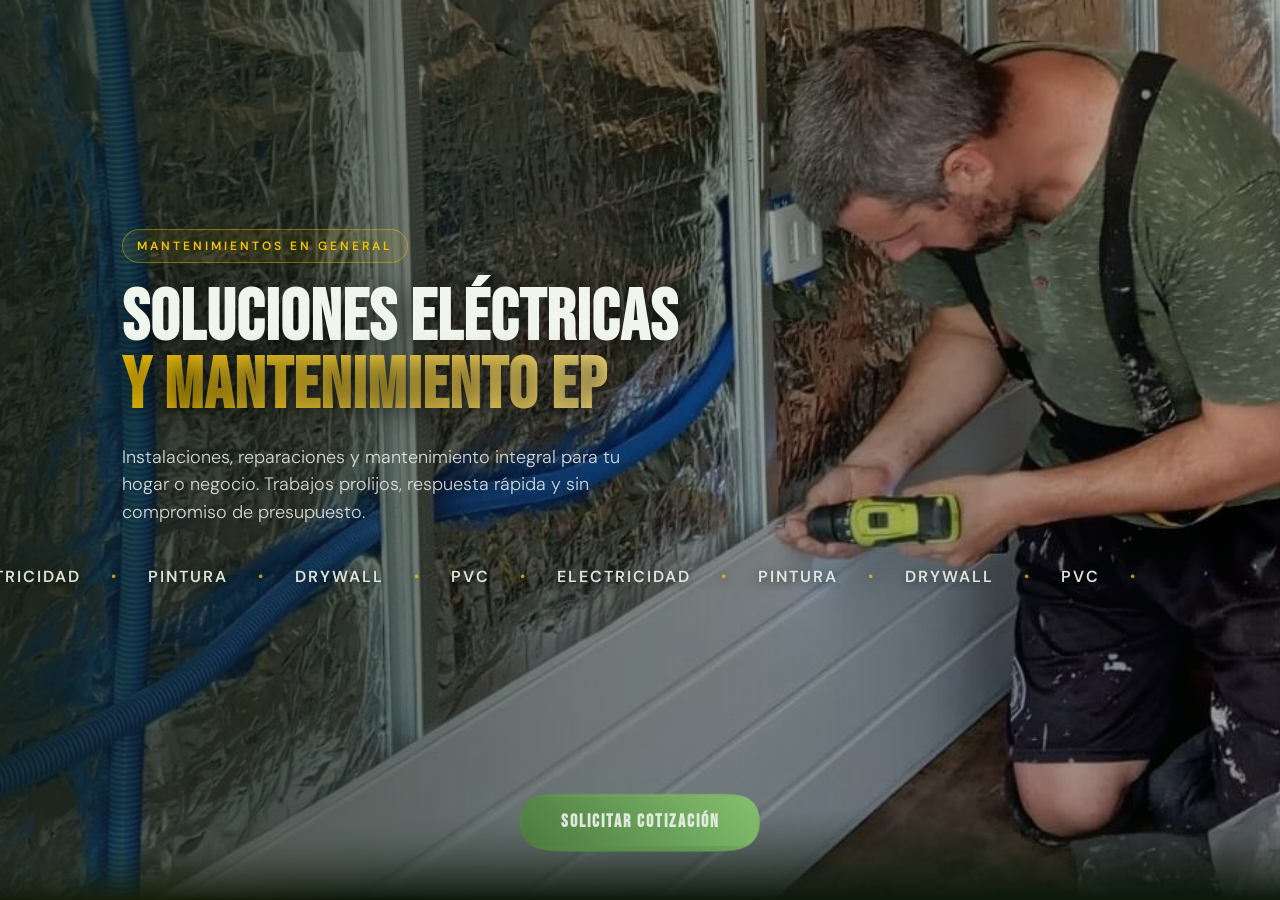
==== index.html @ f47fe01e "Reestructura la web en páginas separadas y ajusta el hero para navegación clara. Extrae estilos/scri" ====
<!DOCTYPE html>
<html lang="es">
<head>
<meta charset="UTF-8">
<meta name="viewport" content="width=device-width, initial-scale=1.0">
<title>Soluciones Eléctricas EP — Emiliano Puglisi</title>
<link rel="icon" type="image/png" sizes="16x16" href="icon-16.png?v=3">
<link rel="icon" type="image/png" sizes="32x32" href="icon-32.png?v=3">
<link rel="icon" type="image/png" sizes="48x48" href="icon-48.png?v=3">
<link rel="icon" type="image/png" sizes="192x192" href="icon-192.png?v=3">
<link rel="apple-touch-icon" sizes="180x180" href="icon-180.png?v=3">
<link rel="shortcut icon" href="icon-32.png?v=3">
<meta name="theme-color" content="#0e1a0c">
<link href="https://fonts.googleapis.com/css2?family=Bebas+Neue&family=DM+Sans:wght@300;400;500;600&display=swap" rel="stylesheet">
<link rel="stylesheet" href="styles.css?v=5">
</head>
<body>
<svg xmlns="http://www.w3.org/2000/svg" version="1.1" style="display:block; width:0; height:0; position:absolute;" aria-hidden="true">
  <defs>
    <filter id="goo">
      <feGaussianBlur in="SourceGraphic" stdDeviation="10" result="blur"></feGaussianBlur>
      <feColorMatrix in="blur" mode="matrix" values="1 0 0 0 0  0 1 0 0 0  0 0 1 0 0  0 0 0 18 -7" result="goo"></feColorMatrix>
      <feComposite in="SourceGraphic" in2="goo" operator="atop"></feComposite>
    </filter>
  </defs>
</svg>

<section class="hero">
  <div class="hero-bg"></div>
  <div class="hero-content">
    <span class="hero-eyebrow">Mantenimientos en general</span>
    <h1 class="hero-title">SOLUCIONES ELÉCTRICAS<br><span class="accent">Y MANTENIMIENTO EP</span></h1>
    <p class="hero-subtitle">Instalaciones, reparaciones y mantenimiento integral para tu hogar o negocio. Trabajos prolijos, respuesta rápida y sin compromiso de presupuesto.</p>
    <div class="hero-services" aria-label="Servicios de mantenimiento">
      <div class="hero-services-track-wrap" aria-live="polite">
        <div class="hero-services-track">
          <span>Electricidad</span>
          <span>Pintura</span>
          <span>Drywall</span>
          <span>PVC</span>
          <span>Electricidad</span>
          <span>Pintura</span>
          <span>Drywall</span>
          <span>PVC</span>
        </div>
      </div>
    </div>
  </div>

  <div class="void-wrapper hero-void">
    <a href="galeria.html" target="_blank" rel="noopener" class="singularity singularity-link" aria-label="Abrir galería de trabajos">
      <div class="content">
          <span class="glitch-text">CONOCEME</span>
      </div>
    </a>
    <a href="cotizacion.html" target="_blank" rel="noopener" class="event-horizon">SOLICITAR COTIZACIÓN</a>
  </div>
</section>

</body>
</html>
---- styles.css ----
*, *::before, *::after { box-sizing: border-box; margin: 0; padding: 0; }
html { scroll-behavior: smooth; }
:root {
  --black: #1a2a18; --yellow: #f5c400; --white: #f0f5ee;
  --gray: #9ab098; --card: #1d2e1a; --border: #2d4527;
  --blue-deep: #0e1a0c; --blue-mid: #2a4423;
}
body {
  color: var(--white);
  font-family: 'DM Sans', sans-serif; min-height: 100vh;
  margin: 0;
  background:
    radial-gradient(ellipse 60% 40% at 80% 10%, rgba(60,100,40,0.45) 0%, transparent 60%),
    radial-gradient(ellipse 40% 60% at 10% 90%, rgba(245,196,0,0.05) 0%, transparent 50%),
    var(--blue-deep);
  overflow-x: hidden;
}
.page-wrap {
  display: flex; align-items: center; justify-content: center;
  padding: 32px 16px;
}

/* ── Canvas red eléctrica interactiva ── */
#electric-bg {
  position: fixed; inset: 0; z-index: 0;
  pointer-events: none;
}

/* ── Hero ── */
.hero {
  position: relative;
  width: 100%;
  min-height: 100vh;
  display: flex;
  align-items: center;
  overflow: hidden;
  background: transparent;
  z-index: 1;
}
.hero-scroll-hint {
  position: absolute;
  bottom: 30px;
  left: 50%;
  transform: translateX(-50%);
  color: rgba(240, 245, 238, 0.5);
  font-family: 'DM Sans', sans-serif;
  font-size: 11px;
  letter-spacing: 3px;
  text-transform: uppercase;
  z-index: 3;
  animation: bounce 2s ease-in-out infinite;
  pointer-events: none;
}
@keyframes bounce {
  0%, 100% { transform: translateX(-50%) translateY(0); opacity: 0.5; }
  50%      { transform: translateX(-50%) translateY(6px); opacity: 0.9; }
}
.hero-bg {
  position: absolute; inset: 0;
  background-image: url('fotos-web/inicio.jpg');
  background-size: cover;
  background-position: center right;
  filter: brightness(0.85) saturate(1) contrast(1.05);
  z-index: 0;
  -webkit-mask-image: linear-gradient(180deg, #000 0%, #000 90%, transparent 100%);
          mask-image: linear-gradient(180deg, #000 0%, #000 90%, transparent 100%);
}
.hero::after {
  content: '';
  position: absolute; inset: 0;
  background:
    linear-gradient(90deg, rgba(14,26,12,0.78) 0%, rgba(14,26,12,0.4) 45%, rgba(14,26,12,0.08) 100%);
  z-index: 1;
  -webkit-mask-image: linear-gradient(180deg, #000 0%, #000 90%, transparent 100%);
          mask-image: linear-gradient(180deg, #000 0%, #000 90%, transparent 100%);
}
.hero-content {
  position: relative; z-index: 2;
  max-width: 1100px;
  width: 100%;
  margin: 0 auto;
  padding: 80px 32px;
  display: flex;
  flex-direction: column;
  gap: 22px;
  align-items: flex-start;
  transform: translateY(-36px);
}
.hero-eyebrow {
  display: inline-flex; align-items: center; gap: 10px;
  font-family: 'DM Sans', sans-serif;
  font-size: 12px; font-weight: 600; letter-spacing: 3px;
  text-transform: uppercase;
  color: var(--yellow);
  padding: 8px 14px;
  border: 1px solid rgba(245,196,0,0.4);
  border-radius: 999px;
  background: rgba(245,196,0,0.08);
}
.hero-title {
  font-family: 'Bebas Neue', sans-serif;
  font-size: clamp(38px, 6.5vw, 72px);
  line-height: 0.95;
  letter-spacing: 1px;
  color: var(--white);
  max-width: 700px;
  text-shadow: 0 4px 24px rgba(0,0,0,0.6);
}
.hero-title .accent {
  background: linear-gradient(90deg, var(--yellow) 0%, #ffe680 50%, var(--yellow) 100%);
  background-size: 200% auto;
  -webkit-background-clip: text;
  background-clip: text;
  -webkit-text-fill-color: transparent;
  color: transparent;
  animation: shimmer 4s linear infinite;
}
.hero-subtitle {
  font-size: clamp(15px, 1.8vw, 18px);
  color: rgba(240, 245, 238, 0.85);
  line-height: 1.55;
  max-width: 540px;
  font-weight: 300;
}
.hero-services {
  display: flex;
  align-items: center;
  margin-top: 4px;
  padding: 8px 18px;
  border: 0;
  border-radius: 0;
  background: transparent;
  backdrop-filter: none;
  -webkit-backdrop-filter: none;
  width: min(96vw, 1400px);
  max-width: none;
  align-self: center;
  position: relative;
  left: 50%;
  transform: translateX(-50%);
}
.hero-services-track-wrap {
  position: relative;
  height: 30px;
  flex: 1;
  overflow: hidden;
}
.hero-services-track {
  display: inline-flex;
  align-items: center;
  gap: 30px;
  white-space: nowrap;
  min-width: max-content;
  animation: servicesTicker 16s linear infinite;
}
.hero-services-track span {
  height: 30px;
  display: inline-flex;
  align-items: center;
  color: rgba(232, 238, 229, 0.94);
  font-family: 'DM Sans', sans-serif;
  font-weight: 600;
  text-transform: uppercase;
  letter-spacing: 2px;
  font-size: 16px;
  text-shadow: 0 2px 10px rgba(0,0,0,0.45);
}
.hero-services-track span::after {
  content: "•";
  margin-left: 30px;
  color: rgba(245,196,0,0.75);
  font-size: 14px;
}
@keyframes servicesTicker {
  from { transform: translateX(0); }
  to { transform: translateX(-50%); }
}
@media (max-width: 600px) {
  .hero { min-height: 60vh; }
  .hero-content { padding: 56px 22px; gap: 18px; transform: translateY(-18px); }
  .hero-services {
    width: calc(100vw - 20px);
    padding: 6px 12px;
  }
  .hero-services-track-wrap {
    height: 24px;
  }
  .hero-services-track {
    gap: 20px;
    animation-duration: 13s;
  }
  .hero-services-track span {
    height: 24px;
    font-size: 14px;
    letter-spacing: 1.5px;
  }
  .hero-services-track span::after {
    margin-left: 20px;
  }
}

.wrapper { width: 100%; max-width: 640px; animation: fadeUp 0.5s ease both; position: relative; z-index: 1; }
@keyframes fadeUp { from { opacity:0; transform:translateY(24px); } to { opacity:1; transform:translateY(0); } }
@keyframes pulse { 0%,100%{filter:drop-shadow(0 0 6px var(--yellow));} 50%{filter:drop-shadow(0 0 18px var(--yellow));} }
@keyframes shimmer {
  0%   { background-position: 200% center; }
  100% { background-position: -200% center; }
}

/* ── Card del formulario ── */
.card {
  background: linear-gradient(180deg, rgba(35,52,28,0.82) 0%, rgba(22,38,18,0.86) 100%);
  backdrop-filter: blur(14px);
  -webkit-backdrop-filter: blur(14px);
  border: 4px solid rgba(255,255,255,0.04);
  border-radius: 40px;
  padding: 40px 36px;
  box-shadow:
    rgba(40,70,30,0.45) 0px 30px 40px -20px,
    rgba(245,196,0,0.08) 0px 0px 60px -10px,
    inset 0 1px 0 rgba(255,255,255,0.05);
}
.section-label {
  font-family:'DM Sans', sans-serif; font-size:13px; letter-spacing:1.5px;
  color: var(--white); margin-bottom:14px; margin-top:24px;
  display:flex; align-items:center; gap:12px;
  text-transform:uppercase;
  font-weight:700;
  padding-left:12px;
  position:relative;
}
.section-label::before {
  content:'';
  position:absolute;
  left:0; top:50%;
  transform:translateY(-50%);
  width:3px; height:14px;
  background:var(--yellow);
  border-radius:2px;
  box-shadow:0 0 10px rgba(245,196,0,0.6);
}
.section-label::after { content:''; flex:1; height:1px; background:rgba(255,255,255,0.06); }
.section-label:first-child { margin-top:0; }
.grid-2 { display:grid; grid-template-columns:1fr 1fr; gap:14px; }
.grid-1 { display:grid; grid-template-columns:1fr; gap:14px; }
@media(max-width:520px){ .grid-2{ grid-template-columns:1fr; } }
.field { display:flex; flex-direction:column; gap:8px; }
label {
  font-size:12px; font-weight:600; color:var(--gray); letter-spacing:0.8px;
  text-transform:uppercase; padding-left:6px;
}
label .req { color:var(--yellow); margin-left:2px; }
input, select, textarea {
  background: #16241a;
  border: 2px solid transparent;
  border-radius: 18px;
  color: var(--white);
  font-family: 'DM Sans', sans-serif; font-size: 15px;
  padding: 14px 20px;
  transition: border-color 0.25s, box-shadow 0.25s, transform 0.15s;
  outline: none; width: 100%;
  box-shadow: inset 0 2px 6px rgba(0,0,0,0.4), 0 4px 14px -8px rgba(10,20,12,0.7);
}
input::placeholder, textarea::placeholder { color: rgba(143,163,200,0.45); }
input:focus, select:focus, textarea:focus {
  border-color: var(--yellow);
  box-shadow: inset 0 2px 6px rgba(0,0,0,0.35), 0 0 0 4px rgba(245,196,0,0.12);
}
select {
  appearance:none;
  background-image:url("data:image/svg+xml,%3Csvg xmlns='http://www.w3.org/2000/svg' width='12' height='8' viewBox='0 0 12 8'%3E%3Cpath d='M1 1l5 5 5-5' stroke='%23b0a99a' stroke-width='1.5' fill='none' stroke-linecap='round'/%3E%3C/svg%3E");
  background-repeat:no-repeat; background-position:right 14px center; padding-right:38px;
}
select option { background:#16241a; }
textarea { resize:vertical; min-height:110px; line-height:1.5; }
.check-group { display:grid; grid-template-columns:1fr 1fr; gap:8px; margin-top:2px; }
@media(max-width:400px){ .check-group{ grid-template-columns:1fr; } }
.check-item {
  display:flex; align-items:center; gap:10px;
  background: #16241a;
  border: 2px solid transparent;
  border-radius: 18px;
  padding: 13px 16px; cursor: pointer;
  transition: border-color 0.2s, background 0.2s, transform 0.15s;
  user-select: none;
  box-shadow: inset 0 2px 6px rgba(0,0,0,0.35), 0 4px 12px -8px rgba(10,20,12,0.7);
}
.check-item:hover { border-color: rgba(245,196,0,0.3); transform: translateY(-1px); }
.check-item input[type="checkbox"] { display:none; }
.check-item.checked {
  border-color: var(--yellow);
  background: linear-gradient(135deg, rgba(245,196,0,0.12), rgba(245,196,0,0.04));
}
.check-box {
  width:18px; height:18px; border:1.5px solid var(--border); border-radius:4px;
  display:flex; align-items:center; justify-content:center; flex-shrink:0; transition:all 0.15s;
}
.check-item.checked .check-box { background:var(--yellow); border-color:var(--yellow); }
.check-icon { display:none; font-size:11px; color:var(--black); font-weight:700; }
.check-item.checked .check-icon { display:block; }
.check-label { font-size:13.5px; color:var(--white); }
.radio-group { display:flex; gap:8px; flex-wrap:wrap; }
.radio-item {
  display:flex; align-items:center; gap:8px;
  background: #16241a;
  border: 2px solid transparent;
  border-radius: 18px;
  padding: 11px 18px; cursor: pointer;
  transition: all 0.2s; user-select:none; font-size:14px;
  box-shadow: inset 0 2px 6px rgba(0,0,0,0.35), 0 4px 12px -8px rgba(10,20,12,0.7);
}
.radio-item:hover { border-color: rgba(245,196,0,0.3); transform: translateY(-1px); }
.radio-item input { display:none; }
.radio-item.selected {
  border-color: var(--yellow);
  background: linear-gradient(135deg, rgba(245,196,0,0.14), rgba(245,196,0,0.04));
  color: var(--yellow); font-weight: 600;
}
.radio-dot { width:14px; height:14px; border:1.5px solid var(--border); border-radius:50%; flex-shrink:0; display:flex; align-items:center; justify-content:center; transition:all 0.15s; }
.radio-item.selected .radio-dot { border-color:var(--yellow); }
.radio-inner { width:7px; height:7px; border-radius:50%; background:var(--yellow); display:none; }
.radio-item.selected .radio-inner { display:block; }
.submit-wrap {
  margin-top: 56px;
  padding-top: 28px;
  border-top: 1px solid rgba(255,255,255,0.06);
}

/* ── Void effect button ── */
.void-wrapper {
  position: relative;
  display: flex;
  flex-direction: column;
  align-items: center;
  filter: url("#goo");
  margin-top: 80px;
  margin-bottom: 8px;
}
.void-wrapper .singularity {
  position: absolute;
  bottom: 56px;
  width: 60px; height: 60px;
  background: var(--blue-deep);
  border-radius: 50%;
  opacity: 0;
  display: flex; align-items: center; justify-content: center;
  transition: all 0.6s cubic-bezier(0.34, 1.56, 0.64, 1);
  transform: translateY(40px) scale(0.1);
  padding: 0 18px;
}
.void-wrapper .singularity-link {
  text-decoration: none;
  cursor: pointer;
}
.void-wrapper .content {
  opacity: 0;
  transition: 0.3s;
  color: rgba(232, 238, 229, 0.94);
  font-family: 'Bebas Neue', sans-serif;
  font-size: 14px;
  letter-spacing: 3px;
  text-shadow: 0 0 10px rgba(0,0,0,0.45);
  white-space: nowrap;
}
.void-wrapper .event-horizon {
  position: relative;
  z-index: 2;
  width: 100%;
  padding: 18px 32px;
  background: linear-gradient(45deg, #4b7a3f 0%, #6aa15a 55%, #86bf6f 100%);
  color: rgba(232, 238, 229, 0.94);
  border: none;
  border-radius: 16px;
  cursor: pointer;
  font-family: 'Bebas Neue', sans-serif;
  font-weight: 900;
  font-size: 22px;
  letter-spacing: 3px;
  transition: 0.3s;
  box-shadow: rgba(74, 122, 63, 0.45) 0px 20px 30px -15px, rgba(109, 168, 91, 0.2) 0px 0px 28px;
  text-decoration: none;
  text-align: center;
  display: inline-block;
}
.void-wrapper.hero-void {
  position: absolute;
  left: 50%;
  bottom: 6%;
  transform: translateX(-50%);
  margin: 0;
  width: auto;
  max-width: 360px;
  z-index: 3;
}
.void-wrapper.hero-void .event-horizon {
  padding: 14px 38px;
  font-size: 18px;
  letter-spacing: 2px;
}
@media (max-width: 600px) {
  .void-wrapper.hero-void { bottom: 9%; max-width: 280px; }
  .void-wrapper.hero-void .event-horizon { padding: 13px 28px; font-size: 16px; }
}
.void-wrapper:hover .singularity {
  opacity: 1;
  width: 220px;
  height: 60px;
  border-radius: 16px;
  transform: translateY(-60px) scale(1);
}
.void-wrapper:hover .content {
  opacity: 1;
  transition-delay: 0.4s;
}
.void-wrapper:hover .event-horizon {
  transform: scale(0.97);
  letter-spacing: 5px;
  box-shadow: rgba(74, 122, 63, 0.75) 0px 24px 40px -16px, rgba(109, 168, 91, 0.55) 0px 0px 48px;
}
.void-wrapper:active .event-horizon { transform: scale(0.94); }
.void-wrapper .singularity::before {
  content: "";
  position: absolute;
  inset: -4px;
  border-radius: inherit;
  background: linear-gradient(45deg, #5a9250, #86bf6f, #5a9250);
  z-index: -1;
  filter: blur(10px);
  animation: voidRotate 3s linear infinite;
  opacity: 0;
  transition: 0.5s;
}
.void-wrapper:hover .singularity::before { opacity: 0.65; }
@keyframes voidRotate {
  from { transform: rotate(0deg); }
  to   { transform: rotate(360deg); }
}

/* ── Botón WhatsApp inline ── */
.wa-inline {
  display: flex; align-items: center; justify-content: center; gap: 10px;
  margin-top: 14px;
  padding: 12px 18px;
  background: rgba(37, 211, 102, 0.1);
  border: 1.5px solid rgba(37, 211, 102, 0.4);
  border-radius: 14px;
  color: #25D366;
  font-family: 'DM Sans', sans-serif;
  font-size: 14px;
  font-weight: 600;
  text-decoration: none;
  transition: all 0.25s;
}
.wa-inline:hover {
  background: rgba(37, 211, 102, 0.18);
  border-color: #25D366;
  box-shadow: 0 0 20px rgba(37, 211, 102, 0.3);
}
.wa-inline svg { width: 20px; height: 20px; fill: #25D366; flex-shrink: 0; }

.footer-note { text-align:center; font-size:12px; color: rgba(143,163,200,0.7); margin-top:16px; letter-spacing:0.5px; }
.success { display:none; text-align:center; padding:40px 20px; animation:fadeUp 0.4s ease both; }
.success-icon { font-size:48px; margin-bottom:16px; }
.success h2 { font-family:'Bebas Neue',sans-serif; font-size:32px; color:var(--yellow); margin-bottom:8px; }
.success p { color:var(--gray); font-size:15px; line-height:1.6; }

/* ── Botón "Volver" (página cotización) ── */
.back-btn {
  position: fixed;
  top: 24px; left: 24px;
  display: inline-flex; align-items: center; gap: 8px;
  padding: 10px 18px;
  background: rgba(35,52,28,0.78);
  backdrop-filter: blur(10px);
  -webkit-backdrop-filter: blur(10px);
  border: 1.5px solid rgba(245,196,0,0.3);
  border-radius: 12px;
  color: var(--yellow);
  font-family: 'DM Sans', sans-serif;
  font-size: 13px; font-weight: 600;
  letter-spacing: 1px;
  text-decoration: none;
  text-transform: uppercase;
  z-index: 40;
  transition: all 0.25s;
}
.back-btn:hover {
  background: rgba(245,196,0,0.1);
  border-color: var(--yellow);
  box-shadow: 0 0 18px rgba(245,196,0,0.25);
}
.back-btn .arrow { font-size: 16px; line-height: 1; }
@media (max-width: 480px) {
  .back-btn { top: 16px; left: 16px; padding: 9px 14px; font-size: 12px; }
}

.cotizacion-header {
  text-align: center;
  padding: 80px 16px 20px;
  position: relative;
  z-index: 1;
}
.cotizacion-header h1 {
  font-family: 'Bebas Neue', sans-serif;
  font-size: clamp(34px, 5vw, 48px);
  letter-spacing: 2px;
  color: var(--white);
  margin-bottom: 8px;
}
.cotizacion-header h1 .accent {
  background: linear-gradient(90deg, var(--yellow) 0%, #ffe680 50%, var(--yellow) 100%);
  background-size: 200% auto;
  -webkit-background-clip: text;
  background-clip: text;
  -webkit-text-fill-color: transparent;
  color: transparent;
  animation: shimmer 4s linear infinite;
}
.cotizacion-header p {
  color: var(--gray);
  font-size: 15px;
  font-weight: 300;
}

/* ── Galería ── */
.galeria-header {
  text-align: center;
  padding: 88px 16px 22px;
  position: relative;
  z-index: 1;
}
.galeria-header h1 {
  font-family: 'Bebas Neue', sans-serif;
  font-size: clamp(36px, 5.8vw, 54px);
  letter-spacing: 2px;
  color: var(--white);
  margin-bottom: 8px;
}
.galeria-header p {
  color: var(--gray);
  font-size: 15px;
  font-weight: 300;
}
.galeria-wrap {
  position: relative;
  z-index: 1;
  max-width: 1200px;
  margin: 0 auto;
  padding: 0 16px 100px;
}
.galeria-grid {
  display: grid;
  grid-template-columns: repeat(auto-fit, minmax(240px, 1fr));
  gap: 14px;
}
.galeria-card {
  border-radius: 18px;
  overflow: hidden;
  background: rgba(22,36,26,0.85);
  border: 1px solid rgba(255,255,255,0.08);
  box-shadow: 0 12px 26px rgba(0,0,0,0.35);
}
.galeria-card img {
  width: 100%;
  height: 240px;
  display: block;
  object-fit: cover;
  transition: transform 0.3s ease, filter 0.3s ease;
  filter: brightness(0.95);
}
.galeria-card:hover img {
  transform: scale(1.04);
  filter: brightness(1.04);
}
.galeria-empty {
  margin-top: 10px;
  text-align: center;
  color: var(--gray);
}

/* ── Botón flotante de Urgencia ── */
.urgencia-float {
  position: fixed;
  bottom: 24px; right: 24px;
  width: 96px; height: 96px;
  border-radius: 50%;
  background: radial-gradient(circle at 30% 30%, #8fbe77 0%, #5f8f4e 58%, #365a2d 100%);
  display: flex; align-items: center; justify-content: center;
  box-shadow:
    0 10px 32px rgba(54, 90, 45, 0.55),
    0 0 0 6px rgba(95, 143, 78, 0.2),
    inset 0 1px 2px rgba(255, 255, 255, 0.25);
  z-index: 50;
  text-decoration: none;
  overflow: hidden;
  transition: transform 0.25s, box-shadow 0.25s;
  animation: urgenciaPulse 2s ease-in-out infinite;
}
.urgencia-float:hover {
  transform: scale(1.08);
  box-shadow:
    0 14px 40px rgba(54, 90, 45, 0.75),
    0 0 0 10px rgba(95, 143, 78, 0.28),
    inset 0 1px 2px rgba(255, 255, 255, 0.25);
}
.urgencia-float .urgencia-label {
  position: relative;
  z-index: 2;
  font-family: 'Bebas Neue', sans-serif;
  color: white;
  font-size: 17px;
  letter-spacing: 2px;
  text-shadow: 0 1px 4px rgba(0,0,0,0.4);
  text-align: center;
  line-height: 1;
}
.urgencia-float .loader {
  display: block;
  width: 84px; height: 84px;
  position: absolute;
  left: 50%; top: 50%;
  transform: translate(-50%, -50%);
  z-index: 1;
  pointer-events: none;
  opacity: 0.35;
}
.urgencia-float .loader::before,
.urgencia-float .loader::after {
  content: "";
  position: absolute;
  left: 50%; bottom: 0;
  width: 64px; height: 64px;
  border-radius: 50%;
  background: rgba(255, 255, 255, 0.5);
  transform: translate(-50%, -100%) scale(0);
  animation: urgenciaPush 2s infinite linear;
}
.urgencia-float .loader::after { animation-delay: 1s; }
@keyframes urgenciaPush {
  0%, 50% { transform: translate(-50%, 0%) scale(1); }
  100%    { transform: translate(-50%, -100%) scale(0); }
}
@keyframes urgenciaPulse {
  0%, 100% { box-shadow: 0 10px 32px rgba(54,90,45,0.55), 0 0 0 0 rgba(143,190,119,0.45), inset 0 1px 2px rgba(255,255,255,0.25); }
  50%      { box-shadow: 0 10px 32px rgba(54,90,45,0.55), 0 0 0 18px rgba(143,190,119,0), inset 0 1px 2px rgba(255,255,255,0.25); }
}
@media (max-width: 480px) {
  .urgencia-float { width: 84px; height: 84px; bottom: 18px; right: 18px; }
  .urgencia-float .urgencia-label { font-size: 15px; letter-spacing: 1.5px; }
  .urgencia-float .loader { width: 72px; height: 72px; }
  .urgencia-float .loader::before,
  .urgencia-float .loader::after { width: 54px; height: 54px; }
}
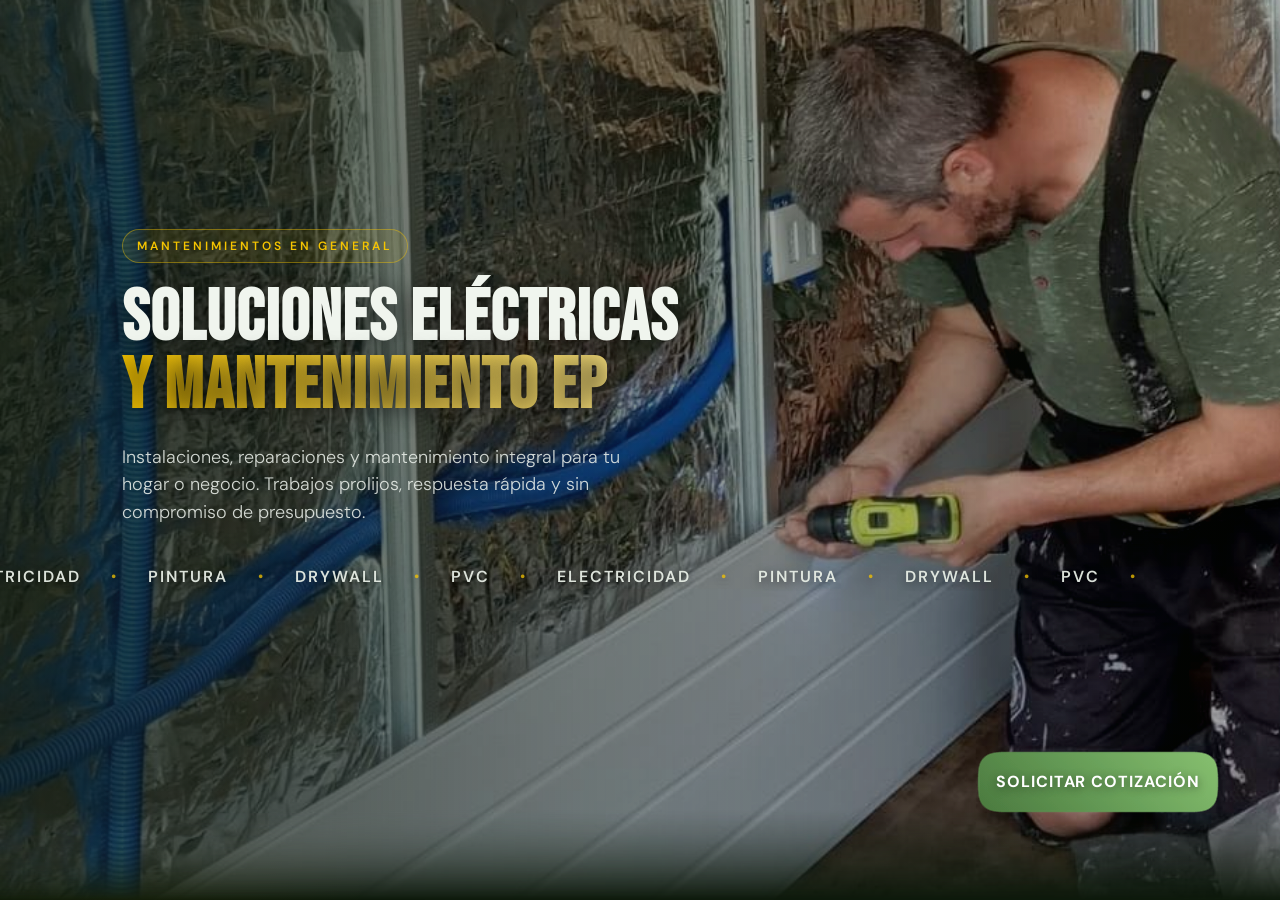
==== commit 0a0f03b0: "Simplifica el sitio a inicio y cotización, y envía solicitudes por WhatsApp. Elimina la galería, mej" ====
--- a/index.html
+++ b/index.html
@@ -12,7 +12,7 @@
 <link rel="shortcut icon" href="icon-32.png?v=3">
 <meta name="theme-color" content="#0e1a0c">
 <link href="https://fonts.googleapis.com/css2?family=Bebas+Neue&family=DM+Sans:wght@300;400;500;600&display=swap" rel="stylesheet">
-<link rel="stylesheet" href="styles.css?v=5">
+<link rel="stylesheet" href="styles.css?v=7">
 </head>
 <body>
 <svg xmlns="http://www.w3.org/2000/svg" version="1.1" style="display:block; width:0; height:0; position:absolute;" aria-hidden="true">
@@ -48,12 +48,7 @@
   </div>
 
   <div class="void-wrapper hero-void">
-    <a href="galeria.html" target="_blank" rel="noopener" class="singularity singularity-link" aria-label="Abrir galería de trabajos">
-      <div class="content">
-          <span class="glitch-text">CONOCEME</span>
-      </div>
-    </a>
-    <a href="cotizacion.html" target="_blank" rel="noopener" class="event-horizon">SOLICITAR COTIZACIÓN</a>
+    <a href="cotizacion.html" class="event-horizon cta-line">SOLICITAR COTIZACIÓN</a>
   </div>
 </section>
 
--- a/styles.css
+++ b/styles.css
@@ -299,6 +299,38 @@
 .check-icon { display:none; font-size:11px; color:var(--black); font-weight:700; }
 .check-item.checked .check-icon { display:block; }
 .check-label { font-size:13.5px; color:var(--white); }
+.check-item-otro {
+  flex-wrap: nowrap;
+  align-items: center;
+  gap: 8px;
+}
+.check-item-otro .check-label {
+  flex-shrink: 0;
+}
+.check-item-otro .otro-inline-input {
+  display: none;
+  flex: 1 1 auto;
+  min-width: 0;
+  margin: 0;
+  padding: 8px 12px;
+  background: rgba(14, 26, 12, 0.65);
+  border: 1px solid rgba(245,196,0,0.35);
+  border-radius: 12px;
+  color: var(--white);
+  font-family: 'DM Sans', sans-serif;
+  font-size: 13px;
+  outline: none;
+  width: auto;
+  box-shadow: inset 0 1px 4px rgba(0,0,0,0.35);
+  cursor: text;
+}
+.check-item-otro.checked .otro-inline-input {
+  display: block;
+}
+.check-item-otro .otro-inline-input:focus {
+  border-color: var(--yellow);
+  box-shadow: inset 0 1px 4px rgba(0,0,0,0.35), 0 0 0 2px rgba(245,196,0,0.15);
+}
 .radio-group { display:flex; gap:8px; flex-wrap:wrap; }
 .radio-item {
   display:flex; align-items:center; gap:8px;
@@ -324,6 +356,30 @@
   margin-top: 56px;
   padding-top: 28px;
   border-top: 1px solid rgba(255,255,255,0.06);
+}
+.cotizacion-submit {
+  display: block;
+  width: 100%;
+  padding: 18px 32px;
+  background: linear-gradient(45deg, #4b7a3f 0%, #6aa15a 55%, #86bf6f 100%);
+  color: rgba(232, 238, 229, 0.94);
+  border: none;
+  border-radius: 16px;
+  cursor: pointer;
+  font-family: 'Bebas Neue', sans-serif;
+  font-weight: 900;
+  font-size: 22px;
+  letter-spacing: 3px;
+  text-transform: uppercase;
+  transition: transform 0.2s, box-shadow 0.2s;
+  box-shadow: rgba(74, 122, 63, 0.45) 0px 20px 30px -15px, rgba(109, 168, 91, 0.2) 0px 0px 28px;
+}
+.cotizacion-submit:hover {
+  transform: translateY(-2px);
+  box-shadow: rgba(74, 122, 63, 0.55) 0px 24px 36px -12px, rgba(109, 168, 91, 0.3) 0px 0px 32px;
+}
+.cotizacion-submit:active {
+  transform: scale(0.98);
 }
 
 /* ── Void effect button ── */
@@ -384,22 +440,56 @@
 }
 .void-wrapper.hero-void {
   position: absolute;
-  left: 50%;
-  bottom: 6%;
-  transform: translateX(-50%);
+  right: 5%;
+  bottom: 10%;
+  left: auto;
+  transform: none;
   margin: 0;
   width: auto;
-  max-width: 360px;
+  max-width: 320px;
   z-index: 3;
-}
-.void-wrapper.hero-void .event-horizon {
-  padding: 14px 38px;
-  font-size: 18px;
-  letter-spacing: 2px;
+  align-items: flex-end;
+}
+.void-wrapper.hero-void .singularity {
+  right: 0;
+  left: auto;
+}
+.void-wrapper.hero-void .event-horizon.cta-line {
+  align-items: center;
+  background-color: transparent;
+  color: #fff;
+  cursor: pointer;
+  display: inline-flex;
+  font-family: 'DM Sans', sans-serif;
+  font-size: 1rem;
+  font-weight: 700;
+  line-height: 1.5;
+  text-decoration: none;
+  text-transform: uppercase;
+  outline: 0;
+  border: 0;
+  padding: 1rem;
+  width: auto;
+  border-radius: 0;
+  box-shadow: none;
+  letter-spacing: 0.06em;
+  text-shadow: 0 2px 10px rgba(0, 0, 0, 0.45);
+}
+.void-wrapper.hero-void:hover .event-horizon.cta-line {
+  transform: none;
+  letter-spacing: 0.06em;
+  box-shadow: none;
 }
 @media (max-width: 600px) {
-  .void-wrapper.hero-void { bottom: 9%; max-width: 280px; }
-  .void-wrapper.hero-void .event-horizon { padding: 13px 28px; font-size: 16px; }
+  .void-wrapper.hero-void {
+    right: 4%;
+    bottom: 12%;
+    max-width: 260px;
+  }
+  .void-wrapper.hero-void .event-horizon.cta-line {
+    padding: 0.85rem;
+    font-size: 0.9rem;
+  }
 }
 .void-wrapper:hover .singularity {
   opacity: 1;
@@ -434,6 +524,50 @@
 @keyframes voidRotate {
   from { transform: rotate(0deg); }
   to   { transform: rotate(360deg); }
+}
+
+/* ── Botón WhatsApp flotante (inicio) ── */
+.wa-float {
+  position: fixed;
+  bottom: 24px;
+  left: 24px;
+  z-index: 50;
+  display: inline-flex;
+  align-items: center;
+  gap: 10px;
+  padding: 14px 20px;
+  border-radius: 999px;
+  background: linear-gradient(135deg, #25D366 0%, #1ebe57 100%);
+  color: #fff;
+  text-decoration: none;
+  font-family: 'Bebas Neue', sans-serif;
+  font-size: 18px;
+  letter-spacing: 2px;
+  box-shadow:
+    0 10px 28px rgba(37, 211, 102, 0.45),
+    0 0 0 4px rgba(37, 211, 102, 0.15);
+  transition: transform 0.25s, box-shadow 0.25s;
+}
+.wa-float:hover {
+  transform: scale(1.05);
+  box-shadow:
+    0 14px 36px rgba(37, 211, 102, 0.55),
+    0 0 0 8px rgba(37, 211, 102, 0.2);
+}
+.wa-float svg {
+  width: 24px;
+  height: 24px;
+  fill: #fff;
+  flex-shrink: 0;
+}
+@media (max-width: 480px) {
+  .wa-float {
+    bottom: 18px;
+    left: 18px;
+    padding: 12px 16px;
+    font-size: 16px;
+  }
+  .wa-float svg { width: 22px; height: 22px; }
 }
 
 /* ── Botón WhatsApp inline ── */
@@ -522,60 +656,70 @@
   font-weight: 300;
 }
 
-/* ── Galería ── */
-.galeria-header {
-  text-align: center;
-  padding: 88px 16px 22px;
+/* ── Layout extendido para cotización ── */
+.cotizacion-page .page-wrap {
+  padding: 84px 20px 40px;
+}
+.cotizacion-page .wrapper {
+  max-width: 1200px;
+  width: 100%;
+}
+.cotizacion-page .card {
+  width: 100%;
+}
+@media (min-width: 1400px) {
+  .cotizacion-page .wrapper {
+    max-width: 1320px;
+  }
+}
+
+.credit-footer {
   position: relative;
   z-index: 1;
-}
-.galeria-header h1 {
-  font-family: 'Bebas Neue', sans-serif;
-  font-size: clamp(36px, 5.8vw, 54px);
-  letter-spacing: 2px;
-  color: var(--white);
-  margin-bottom: 8px;
-}
-.galeria-header p {
-  color: var(--gray);
-  font-size: 15px;
-  font-weight: 300;
-}
-.galeria-wrap {
-  position: relative;
-  z-index: 1;
-  max-width: 1200px;
+  width: 100%;
+  padding: 14px 16px 28px;
+}
+.credit-inner {
+  max-width: 1320px;
   margin: 0 auto;
-  padding: 0 16px 100px;
-}
-.galeria-grid {
-  display: grid;
-  grid-template-columns: repeat(auto-fit, minmax(240px, 1fr));
-  gap: 14px;
-}
-.galeria-card {
-  border-radius: 18px;
-  overflow: hidden;
-  background: rgba(22,36,26,0.85);
-  border: 1px solid rgba(255,255,255,0.08);
-  box-shadow: 0 12px 26px rgba(0,0,0,0.35);
-}
-.galeria-card img {
-  width: 100%;
-  height: 240px;
-  display: block;
-  object-fit: cover;
-  transition: transform 0.3s ease, filter 0.3s ease;
-  filter: brightness(0.95);
-}
-.galeria-card:hover img {
-  transform: scale(1.04);
-  filter: brightness(1.04);
-}
-.galeria-empty {
-  margin-top: 10px;
-  text-align: center;
-  color: var(--gray);
+  display: flex;
+  align-items: center;
+  justify-content: center;
+  gap: 10px;
+  color: rgba(232, 238, 229, 0.88);
+}
+.credit-inner svg {
+  width: 18px;
+  height: 18px;
+  fill: rgba(232, 238, 229, 0.88);
+  flex-shrink: 0;
+}
+.credit-inner p {
+  margin: 0;
+  font-size: 12px;
+  letter-spacing: 1px;
+  font-weight: 500;
+  color: rgba(240, 245, 238, 0.9);
+  text-transform: uppercase;
+}
+.credit-link {
+  color: rgba(232, 238, 229, 0.98);
+  text-decoration: none;
+  border-bottom: 1px solid transparent;
+  transition: color 0.2s ease, border-color 0.2s ease;
+}
+.credit-link:hover,
+.credit-link:focus-visible {
+  color: var(--yellow);
+  border-bottom-color: rgba(245,196,0,0.8);
+  outline: none;
+}
+.reg-mark {
+  font-size: 20px;
+  line-height: 0;
+  font-weight: 700;
+  vertical-align: baseline;
+  color: rgba(240, 245, 238, 0.98);
 }
 
 /* ── Botón flotante de Urgencia ── */
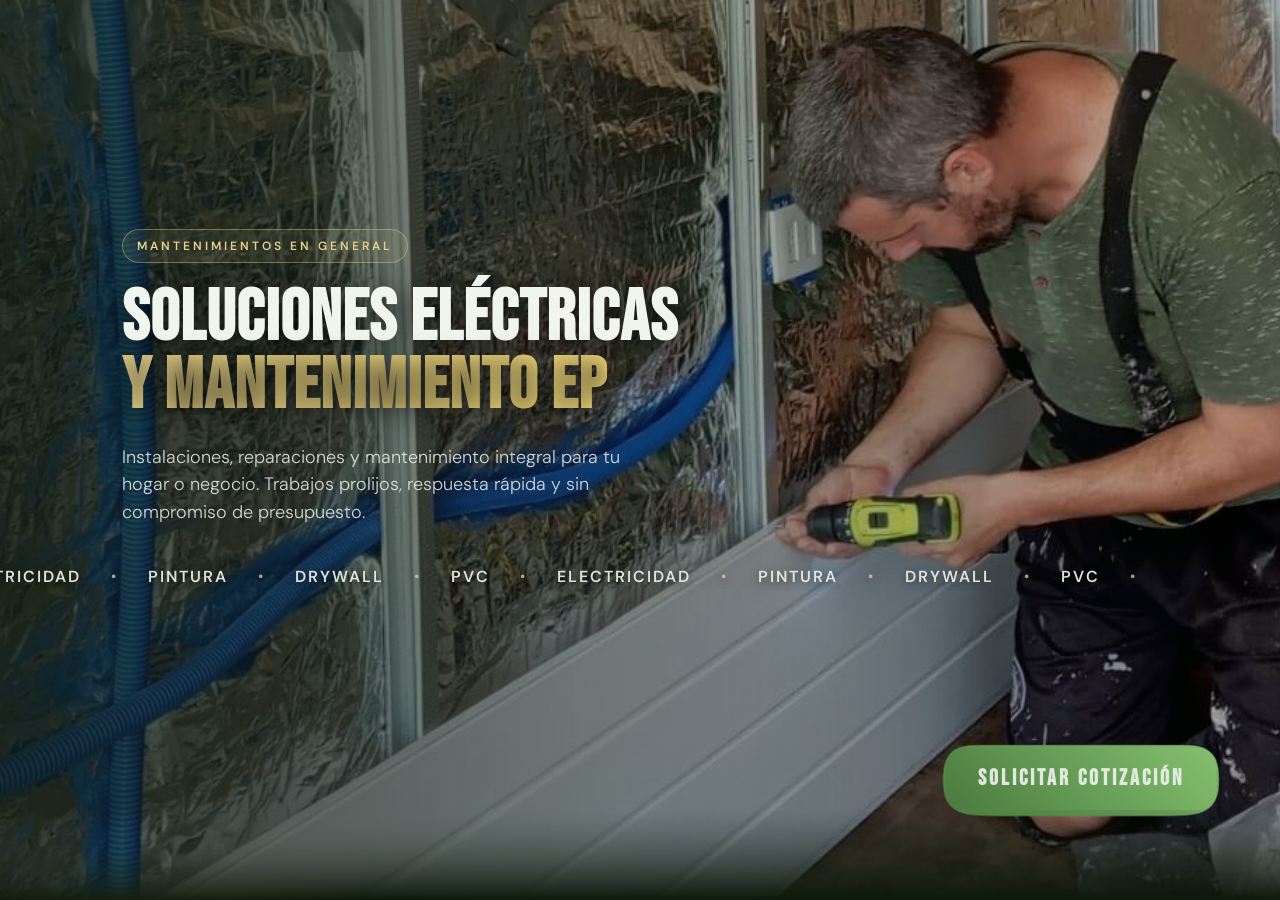
==== commit c89f319e: "Refina UI: amarillo suave, CTA unificado, footer y créditos. Suaviza acentos amarillos, unifica boto" ====
--- a/index.html
+++ b/index.html
@@ -12,9 +12,9 @@
 <link rel="shortcut icon" href="icon-32.png?v=3">
 <meta name="theme-color" content="#0e1a0c">
 <link href="https://fonts.googleapis.com/css2?family=Bebas+Neue&family=DM+Sans:wght@300;400;500;600&display=swap" rel="stylesheet">
-<link rel="stylesheet" href="styles.css?v=7">
+<link rel="stylesheet" href="styles.css?v=12">
 </head>
-<body>
+<body class="home-page">
 <svg xmlns="http://www.w3.org/2000/svg" version="1.1" style="display:block; width:0; height:0; position:absolute;" aria-hidden="true">
   <defs>
     <filter id="goo">
@@ -48,7 +48,7 @@
   </div>
 
   <div class="void-wrapper hero-void">
-    <a href="cotizacion.html" class="event-horizon cta-line">SOLICITAR COTIZACIÓN</a>
+    <a href="cotizacion.html" class="event-horizon cta-btn">SOLICITAR COTIZACIÓN</a>
   </div>
 </section>
 
--- a/styles.css
+++ b/styles.css
@@ -1,7 +1,7 @@
 *, *::before, *::after { box-sizing: border-box; margin: 0; padding: 0; }
 html { scroll-behavior: smooth; }
 :root {
-  --black: #1a2a18; --yellow: #f5c400; --white: #f0f5ee;
+  --black: #1a2a18; --yellow: #e6d18a; --white: #f0f5ee;
   --gray: #9ab098; --card: #1d2e1a; --border: #2d4527;
   --blue-deep: #0e1a0c; --blue-mid: #2a4423;
 }
@@ -11,7 +11,7 @@
   margin: 0;
   background:
     radial-gradient(ellipse 60% 40% at 80% 10%, rgba(60,100,40,0.45) 0%, transparent 60%),
-    radial-gradient(ellipse 40% 60% at 10% 90%, rgba(245,196,0,0.05) 0%, transparent 50%),
+    radial-gradient(ellipse 40% 60% at 10% 90%, rgba(230,209,138,0.05) 0%, transparent 50%),
     var(--blue-deep);
   overflow-x: hidden;
 }
@@ -93,9 +93,9 @@
   text-transform: uppercase;
   color: var(--yellow);
   padding: 8px 14px;
-  border: 1px solid rgba(245,196,0,0.4);
+  border: 1px solid rgba(230,209,138,0.4);
   border-radius: 999px;
-  background: rgba(245,196,0,0.08);
+  background: rgba(230,209,138,0.08);
 }
 .hero-title {
   font-family: 'Bebas Neue', sans-serif;
@@ -168,7 +168,7 @@
 .hero-services-track span::after {
   content: "•";
   margin-left: 30px;
-  color: rgba(245,196,0,0.75);
+  color: rgba(230,209,138,0.75);
   font-size: 14px;
 }
 @keyframes servicesTicker {
@@ -176,11 +176,57 @@
   to { transform: translateX(-50%); }
 }
 @media (max-width: 600px) {
-  .hero { min-height: 60vh; }
-  .hero-content { padding: 56px 22px; gap: 18px; transform: translateY(-18px); }
-  .hero-services {
-    width: calc(100vw - 20px);
-    padding: 6px 12px;
+  body.home-page {
+    min-height: 100dvh;
+    min-height: 100svh;
+    overflow: hidden;
+  }
+  body.home-page .hero {
+    min-height: 100dvh;
+    min-height: 100svh;
+    flex-direction: column;
+    justify-content: flex-end;
+    align-items: stretch;
+  }
+  body.home-page .hero-bg {
+    -webkit-mask-image: none;
+    mask-image: none;
+    background-position: 72% 22%;
+  }
+  body.home-page .hero::after {
+    -webkit-mask-image: none;
+    mask-image: none;
+    background: linear-gradient(
+      180deg,
+      rgba(14, 26, 12, 0.82) 0%,
+      rgba(14, 26, 12, 0.45) 42%,
+      rgba(14, 26, 12, 0.72) 78%,
+      rgba(14, 26, 12, 0.92) 100%
+    );
+  }
+  body.home-page .hero-content {
+    flex: 1;
+    display: flex;
+    flex-direction: column;
+    justify-content: flex-end;
+    padding: max(52px, env(safe-area-inset-top)) 20px 12px;
+    gap: 14px;
+    transform: none;
+  }
+  body.home-page .hero-title {
+    font-size: clamp(34px, 10vw, 44px);
+  }
+  body.home-page .hero-subtitle {
+    font-size: 14px;
+    line-height: 1.5;
+  }
+  body.home-page .hero-services {
+    width: 100%;
+    left: auto;
+    transform: none;
+    align-self: stretch;
+    padding: 4px 0 0;
+    margin-top: 0;
   }
   .hero-services-track-wrap {
     height: 24px;
@@ -191,11 +237,25 @@
   }
   .hero-services-track span {
     height: 24px;
-    font-size: 14px;
+    font-size: 13px;
     letter-spacing: 1.5px;
   }
   .hero-services-track span::after {
     margin-left: 20px;
+  }
+  body.home-page .void-wrapper.hero-void {
+    position: relative;
+    right: auto;
+    bottom: auto;
+    width: 100%;
+    max-width: none;
+    margin: 0;
+    padding: 8px 20px max(22px, env(safe-area-inset-bottom));
+    align-items: stretch;
+    filter: none;
+  }
+  body.home-page .void-wrapper.hero-void .event-horizon.cta-btn {
+    width: 100%;
   }
 }
 
@@ -217,7 +277,7 @@
   padding: 40px 36px;
   box-shadow:
     rgba(40,70,30,0.45) 0px 30px 40px -20px,
-    rgba(245,196,0,0.08) 0px 0px 60px -10px,
+    rgba(230,209,138,0.08) 0px 0px 60px -10px,
     inset 0 1px 0 rgba(255,255,255,0.05);
 }
 .section-label {
@@ -237,7 +297,7 @@
   width:3px; height:14px;
   background:var(--yellow);
   border-radius:2px;
-  box-shadow:0 0 10px rgba(245,196,0,0.6);
+  box-shadow:0 0 10px rgba(230,209,138,0.6);
 }
 .section-label::after { content:''; flex:1; height:1px; background:rgba(255,255,255,0.06); }
 .section-label:first-child { margin-top:0; }
@@ -264,7 +324,7 @@
 input::placeholder, textarea::placeholder { color: rgba(143,163,200,0.45); }
 input:focus, select:focus, textarea:focus {
   border-color: var(--yellow);
-  box-shadow: inset 0 2px 6px rgba(0,0,0,0.35), 0 0 0 4px rgba(245,196,0,0.12);
+  box-shadow: inset 0 2px 6px rgba(0,0,0,0.35), 0 0 0 4px rgba(230,209,138,0.12);
 }
 select {
   appearance:none;
@@ -285,11 +345,11 @@
   user-select: none;
   box-shadow: inset 0 2px 6px rgba(0,0,0,0.35), 0 4px 12px -8px rgba(10,20,12,0.7);
 }
-.check-item:hover { border-color: rgba(245,196,0,0.3); transform: translateY(-1px); }
+.check-item:hover { border-color: rgba(230,209,138,0.3); transform: translateY(-1px); }
 .check-item input[type="checkbox"] { display:none; }
 .check-item.checked {
   border-color: var(--yellow);
-  background: linear-gradient(135deg, rgba(245,196,0,0.12), rgba(245,196,0,0.04));
+  background: linear-gradient(135deg, rgba(230,209,138,0.12), rgba(230,209,138,0.04));
 }
 .check-box {
   width:18px; height:18px; border:1.5px solid var(--border); border-radius:4px;
@@ -314,7 +374,7 @@
   margin: 0;
   padding: 8px 12px;
   background: rgba(14, 26, 12, 0.65);
-  border: 1px solid rgba(245,196,0,0.35);
+  border: 1px solid rgba(230,209,138,0.35);
   border-radius: 12px;
   color: var(--white);
   font-family: 'DM Sans', sans-serif;
@@ -329,7 +389,7 @@
 }
 .check-item-otro .otro-inline-input:focus {
   border-color: var(--yellow);
-  box-shadow: inset 0 1px 4px rgba(0,0,0,0.35), 0 0 0 2px rgba(245,196,0,0.15);
+  box-shadow: inset 0 1px 4px rgba(0,0,0,0.35), 0 0 0 2px rgba(230,209,138,0.15);
 }
 .radio-group { display:flex; gap:8px; flex-wrap:wrap; }
 .radio-item {
@@ -341,11 +401,11 @@
   transition: all 0.2s; user-select:none; font-size:14px;
   box-shadow: inset 0 2px 6px rgba(0,0,0,0.35), 0 4px 12px -8px rgba(10,20,12,0.7);
 }
-.radio-item:hover { border-color: rgba(245,196,0,0.3); transform: translateY(-1px); }
+.radio-item:hover { border-color: rgba(230,209,138,0.3); transform: translateY(-1px); }
 .radio-item input { display:none; }
 .radio-item.selected {
   border-color: var(--yellow);
-  background: linear-gradient(135deg, rgba(245,196,0,0.14), rgba(245,196,0,0.04));
+  background: linear-gradient(135deg, rgba(230,209,138,0.14), rgba(230,209,138,0.04));
   color: var(--yellow); font-weight: 600;
 }
 .radio-dot { width:14px; height:14px; border:1.5px solid var(--border); border-radius:50%; flex-shrink:0; display:flex; align-items:center; justify-content:center; transition:all 0.15s; }
@@ -356,30 +416,9 @@
   margin-top: 56px;
   padding-top: 28px;
   border-top: 1px solid rgba(255,255,255,0.06);
-}
-.cotizacion-submit {
-  display: block;
-  width: 100%;
-  padding: 18px 32px;
-  background: linear-gradient(45deg, #4b7a3f 0%, #6aa15a 55%, #86bf6f 100%);
-  color: rgba(232, 238, 229, 0.94);
-  border: none;
-  border-radius: 16px;
-  cursor: pointer;
-  font-family: 'Bebas Neue', sans-serif;
-  font-weight: 900;
-  font-size: 22px;
-  letter-spacing: 3px;
-  text-transform: uppercase;
-  transition: transform 0.2s, box-shadow 0.2s;
-  box-shadow: rgba(74, 122, 63, 0.45) 0px 20px 30px -15px, rgba(109, 168, 91, 0.2) 0px 0px 28px;
-}
-.cotizacion-submit:hover {
-  transform: translateY(-2px);
-  box-shadow: rgba(74, 122, 63, 0.55) 0px 24px 36px -12px, rgba(109, 168, 91, 0.3) 0px 0px 32px;
-}
-.cotizacion-submit:active {
-  transform: scale(0.98);
+  display: flex;
+  flex-direction: column;
+  align-items: center;
 }
 
 /* ── Void effect button ── */
@@ -454,42 +493,51 @@
   right: 0;
   left: auto;
 }
-.void-wrapper.hero-void .event-horizon.cta-line {
-  align-items: center;
-  background-color: transparent;
-  color: #fff;
+.event-horizon.cta-btn,
+button.event-horizon.cta-btn,
+a.event-horizon.cta-btn {
+  display: inline-flex;
+  align-items: center;
+  justify-content: center;
+  width: auto;
+  padding: 18px 32px;
+  background: linear-gradient(45deg, #4b7a3f 0%, #6aa15a 55%, #86bf6f 100%);
+  color: rgba(232, 238, 229, 0.94);
+  border: none;
+  border-radius: 16px;
   cursor: pointer;
-  display: inline-flex;
-  font-family: 'DM Sans', sans-serif;
-  font-size: 1rem;
-  font-weight: 700;
-  line-height: 1.5;
+  font-family: 'Bebas Neue', sans-serif;
+  font-weight: 900;
+  font-size: 22px;
+  letter-spacing: 3px;
+  line-height: 1.2;
+  text-transform: uppercase;
   text-decoration: none;
-  text-transform: uppercase;
-  outline: 0;
-  border: 0;
-  padding: 1rem;
-  width: auto;
-  border-radius: 0;
-  box-shadow: none;
-  letter-spacing: 0.06em;
-  text-shadow: 0 2px 10px rgba(0, 0, 0, 0.45);
-}
-.void-wrapper.hero-void:hover .event-horizon.cta-line {
-  transform: none;
-  letter-spacing: 0.06em;
-  box-shadow: none;
-}
-@media (max-width: 600px) {
-  .void-wrapper.hero-void {
-    right: 4%;
-    bottom: 12%;
-    max-width: 260px;
-  }
-  .void-wrapper.hero-void .event-horizon.cta-line {
-    padding: 0.85rem;
-    font-size: 0.9rem;
-  }
+  text-align: center;
+  text-shadow: none;
+  box-shadow: rgba(74, 122, 63, 0.45) 0px 20px 30px -15px, rgba(109, 168, 91, 0.2) 0px 0px 28px;
+  transition: transform 0.2s ease, box-shadow 0.2s ease;
+}
+button.event-horizon.cta-btn {
+  -webkit-appearance: none;
+  appearance: none;
+}
+.event-horizon.cta-btn:hover,
+button.event-horizon.cta-btn:hover,
+a.event-horizon.cta-btn:hover,
+.void-wrapper.hero-void:hover .event-horizon.cta-btn {
+  transform: translateY(-2px);
+  letter-spacing: 3px;
+  box-shadow: rgba(74, 122, 63, 0.55) 0px 24px 36px -12px, rgba(109, 168, 91, 0.3) 0px 0px 32px;
+}
+.event-horizon.cta-btn:active,
+button.event-horizon.cta-btn:active,
+a.event-horizon.cta-btn:active {
+  transform: scale(0.97);
+}
+.submit-wrap .event-horizon.cta-btn {
+  width: 100%;
+  max-width: 420px;
 }
 .void-wrapper:hover .singularity {
   opacity: 1;
@@ -502,12 +550,12 @@
   opacity: 1;
   transition-delay: 0.4s;
 }
-.void-wrapper:hover .event-horizon {
+.void-wrapper:hover .event-horizon:not(.cta-btn) {
   transform: scale(0.97);
   letter-spacing: 5px;
   box-shadow: rgba(74, 122, 63, 0.75) 0px 24px 40px -16px, rgba(109, 168, 91, 0.55) 0px 0px 48px;
 }
-.void-wrapper:active .event-horizon { transform: scale(0.94); }
+.void-wrapper:active .event-horizon:not(.cta-btn) { transform: scale(0.94); }
 .void-wrapper .singularity::before {
   content: "";
   position: absolute;
@@ -607,7 +655,7 @@
   background: rgba(35,52,28,0.78);
   backdrop-filter: blur(10px);
   -webkit-backdrop-filter: blur(10px);
-  border: 1.5px solid rgba(245,196,0,0.3);
+  border: 1.5px solid rgba(230,209,138,0.3);
   border-radius: 12px;
   color: var(--yellow);
   font-family: 'DM Sans', sans-serif;
@@ -619,9 +667,9 @@
   transition: all 0.25s;
 }
 .back-btn:hover {
-  background: rgba(245,196,0,0.1);
+  background: rgba(230,209,138,0.1);
   border-color: var(--yellow);
-  box-shadow: 0 0 18px rgba(245,196,0,0.25);
+  box-shadow: 0 0 18px rgba(230,209,138,0.25);
 }
 .back-btn .arrow { font-size: 16px; line-height: 1; }
 @media (max-width: 480px) {
@@ -688,19 +736,13 @@
   gap: 10px;
   color: rgba(232, 238, 229, 0.88);
 }
-.credit-inner svg {
-  width: 18px;
-  height: 18px;
-  fill: rgba(232, 238, 229, 0.88);
-  flex-shrink: 0;
-}
 .credit-inner p {
   margin: 0;
   font-size: 12px;
-  letter-spacing: 1px;
-  font-weight: 500;
-  color: rgba(240, 245, 238, 0.9);
-  text-transform: uppercase;
+  letter-spacing: 0.2px;
+  font-weight: 400;
+  color: rgba(240, 245, 238, 0.75);
+  text-transform: none;
 }
 .credit-link {
   color: rgba(232, 238, 229, 0.98);
@@ -711,15 +753,23 @@
 .credit-link:hover,
 .credit-link:focus-visible {
   color: var(--yellow);
-  border-bottom-color: rgba(245,196,0,0.8);
+  border-bottom-color: rgba(230,209,138,0.8);
   outline: none;
 }
-.reg-mark {
-  font-size: 20px;
-  line-height: 0;
-  font-weight: 700;
-  vertical-align: baseline;
-  color: rgba(240, 245, 238, 0.98);
+@media (max-width: 600px) {
+  .credit-footer {
+    padding: 10px 20px max(18px, env(safe-area-inset-bottom));
+  }
+  .credit-inner {
+    text-align: center;
+  }
+  .credit-inner p {
+    font-size: 10px;
+    letter-spacing: 0.1px;
+    line-height: 1.5;
+    max-width: 16rem;
+    text-wrap: balance;
+  }
 }
 
 /* ── Botón flotante de Urgencia ── */
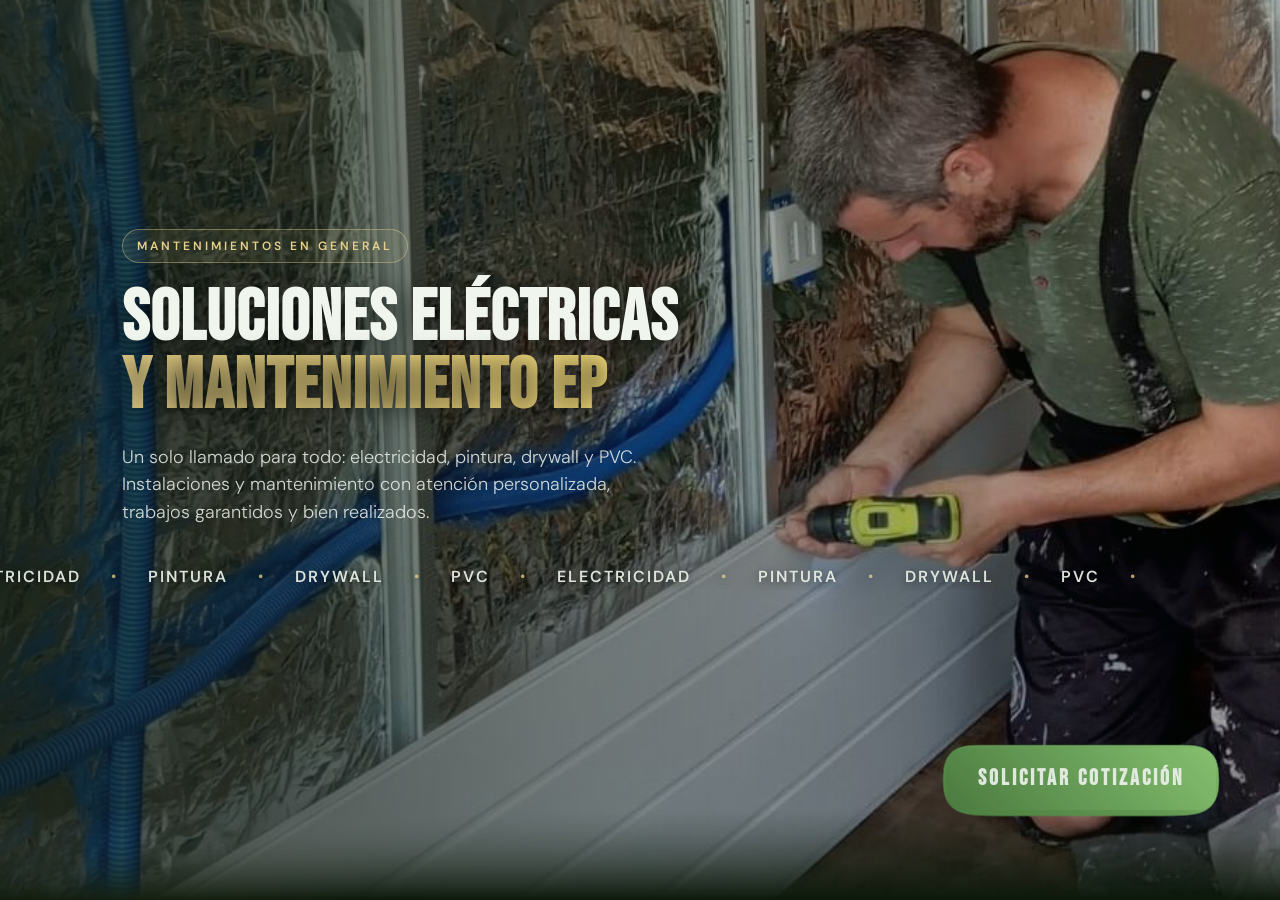
==== commit 33716f82: "Actualiza subtítulo, nodos amarillos y fondo más claro en cotización. Nuevo texto del hero, nodos ci" ====
--- a/index.html
+++ b/index.html
@@ -30,7 +30,7 @@
   <div class="hero-content">
     <span class="hero-eyebrow">Mantenimientos en general</span>
     <h1 class="hero-title">SOLUCIONES ELÉCTRICAS<br><span class="accent">Y MANTENIMIENTO EP</span></h1>
-    <p class="hero-subtitle">Instalaciones, reparaciones y mantenimiento integral para tu hogar o negocio. Trabajos prolijos, respuesta rápida y sin compromiso de presupuesto.</p>
+    <p class="hero-subtitle">Un solo llamado para todo: electricidad, pintura, drywall y PVC. Instalaciones y mantenimiento con atención personalizada, trabajos garantidos y bien realizados.</p>
     <div class="hero-services" aria-label="Servicios de mantenimiento">
       <div class="hero-services-track-wrap" aria-live="polite">
         <div class="hero-services-track">
--- a/styles.css
+++ b/styles.css
@@ -705,6 +705,12 @@
 }
 
 /* ── Layout extendido para cotización ── */
+body.cotizacion-page {
+  background:
+    radial-gradient(ellipse 60% 40% at 80% 10%, rgba(78, 124, 62, 0.38) 0%, transparent 60%),
+    radial-gradient(ellipse 40% 60% at 10% 90%, rgba(230, 209, 138, 0.06) 0%, transparent 50%),
+    #1a3224;
+}
 .cotizacion-page .page-wrap {
   padding: 84px 20px 40px;
 }
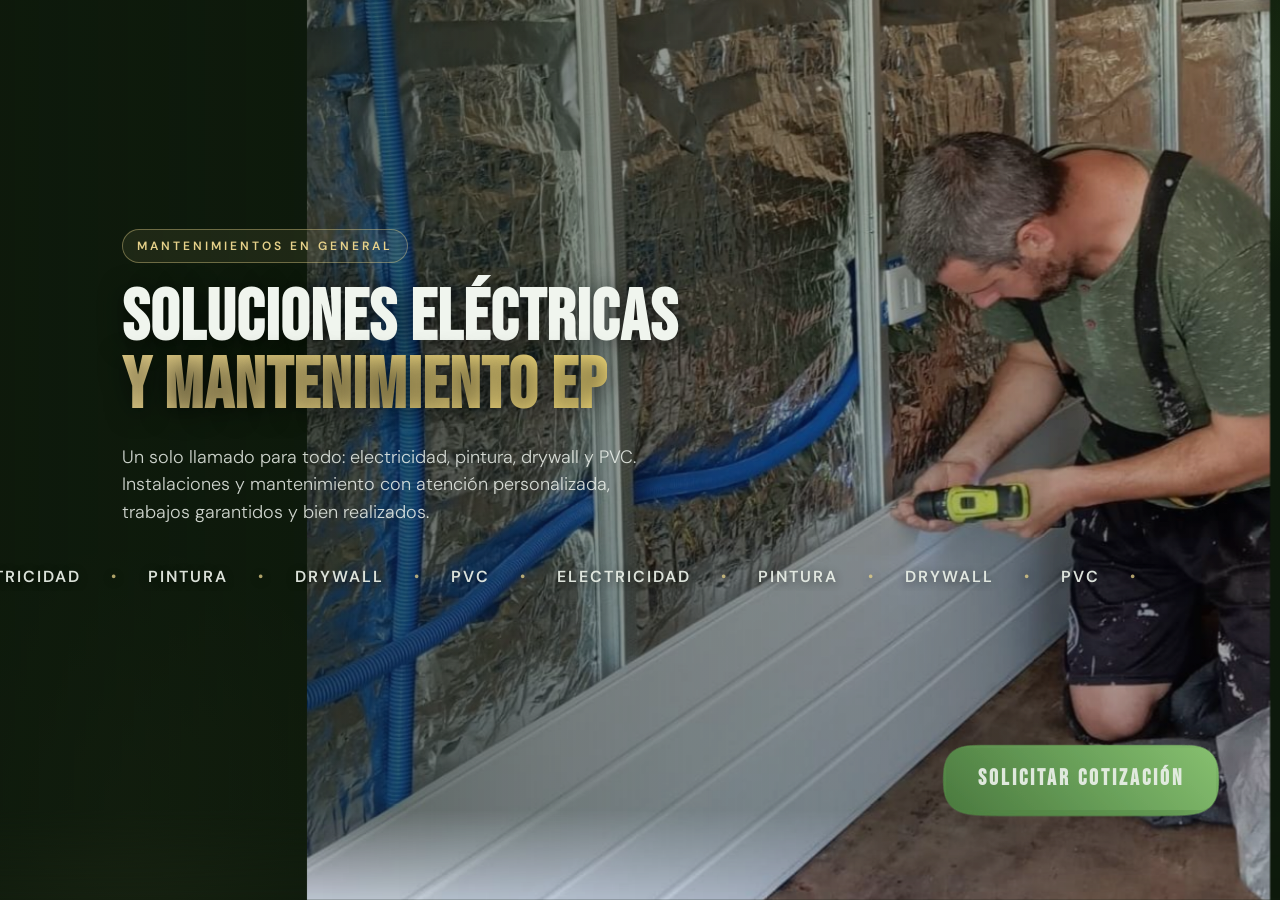
==== commit 9c0b3d36: "Mejora la imagen del hero en desktop para reducir pixelado. Muestra la foto más grande en el lado de" ====
--- a/index.html
+++ b/index.html
@@ -12,7 +12,7 @@
 <link rel="shortcut icon" href="icon-32.png?v=3">
 <meta name="theme-color" content="#0e1a0c">
 <link href="https://fonts.googleapis.com/css2?family=Bebas+Neue&family=DM+Sans:wght@300;400;500;600&display=swap" rel="stylesheet">
-<link rel="stylesheet" href="styles.css?v=12">
+<link rel="stylesheet" href="styles.css?v=18">
 </head>
 <body class="home-page">
 <svg xmlns="http://www.w3.org/2000/svg" version="1.1" style="display:block; width:0; height:0; position:absolute;" aria-hidden="true">
--- a/styles.css
+++ b/styles.css
@@ -57,13 +57,37 @@
 }
 .hero-bg {
   position: absolute; inset: 0;
-  background-image: url('fotos-web/inicio.jpg');
+  background-image: url('fotos-web/inicio.jpg?v=2');
+  background-repeat: no-repeat;
   background-size: cover;
   background-position: center right;
-  filter: brightness(0.85) saturate(1) contrast(1.05);
+  filter: brightness(0.88) saturate(1.02);
   z-index: 0;
   -webkit-mask-image: linear-gradient(180deg, #000 0%, #000 90%, transparent 100%);
           mask-image: linear-gradient(180deg, #000 0%, #000 90%, transparent 100%);
+  transform: translateZ(0);
+  backface-visibility: hidden;
+}
+@media (min-width: 901px) {
+  .hero-bg {
+    left: 18%;
+    right: 0;
+    background-size: auto 108%;
+    background-position: 88% center;
+    -webkit-mask-image: none;
+    mask-image: none;
+  }
+  .hero::after {
+    -webkit-mask-image: none;
+    mask-image: none;
+    background: linear-gradient(
+      90deg,
+      rgba(14, 26, 12, 0.94) 0%,
+      rgba(14, 26, 12, 0.72) 32%,
+      rgba(14, 26, 12, 0.2) 58%,
+      rgba(14, 26, 12, 0.05) 100%
+    );
+  }
 }
 .hero::after {
   content: '';
@@ -640,7 +664,93 @@
 }
 .wa-inline svg { width: 20px; height: 20px; fill: #25D366; flex-shrink: 0; }
 
-.footer-note { text-align:center; font-size:12px; color: rgba(143,163,200,0.7); margin-top:16px; letter-spacing:0.5px; }
+.footer-note { text-align: center; font-size: 12px; color: rgba(143,163,200,0.7); margin-top: 16px; letter-spacing: 0.5px; }
+.cotizacion-top-bar {
+  position: fixed;
+  top: 0;
+  left: 0;
+  right: 0;
+  z-index: 40;
+  display: flex;
+  align-items: center;
+  justify-content: space-between;
+  padding: 24px;
+  pointer-events: none;
+}
+.cotizacion-top-bar .back-btn,
+.cotizacion-top-bar .cotizacion-wa-top {
+  pointer-events: auto;
+}
+.cotizacion-wa-top.example-2 {
+  list-style: none;
+  margin: 0;
+  padding: 0;
+  display: flex;
+  justify-content: center;
+  align-items: center;
+}
+.cotizacion-wa-top.example-2 .icon-content {
+  margin: 0;
+  position: relative;
+}
+.cotizacion-wa-top.example-2 .icon-content .tooltip {
+  position: absolute;
+  top: -28px;
+  left: 50%;
+  transform: translateX(-50%);
+  color: #fff;
+  padding: 4px 8px;
+  border-radius: 5px;
+  opacity: 0;
+  visibility: hidden;
+  font-size: 11px;
+  white-space: nowrap;
+  transition: all 0.3s ease;
+}
+.cotizacion-wa-top.example-2 .icon-content:hover .tooltip {
+  opacity: 1;
+  visibility: visible;
+  top: -40px;
+}
+.cotizacion-wa-top.example-2 .icon-content a {
+  position: relative;
+  overflow: hidden;
+  display: flex;
+  justify-content: center;
+  align-items: center;
+  width: 38px;
+  height: 38px;
+  border-radius: 50%;
+  color: #4d4d4d;
+  background-color: #fff;
+  transition: all 0.3s ease-in-out;
+}
+.cotizacion-wa-top.example-2 .icon-content a:hover {
+  box-shadow: 3px 2px 20px 0 rgba(0, 0, 0, 0.18);
+  color: #fff;
+}
+.cotizacion-wa-top.example-2 .icon-content a svg {
+  position: relative;
+  z-index: 1;
+  width: 22px;
+  height: 22px;
+}
+.cotizacion-wa-top.example-2 .icon-content a .filled {
+  position: absolute;
+  top: auto;
+  bottom: 0;
+  left: 0;
+  width: 100%;
+  height: 0;
+  background-color: #128c7e;
+  transition: all 0.3s ease-in-out;
+}
+.cotizacion-wa-top.example-2 .icon-content a:hover .filled {
+  height: 100%;
+}
+.cotizacion-wa-top.example-2 .icon-content a[data-social="whatsapp"] ~ .tooltip {
+  background-color: #128c7e;
+}
 .success { display:none; text-align:center; padding:40px 20px; animation:fadeUp 0.4s ease both; }
 .success-icon { font-size:48px; margin-bottom:16px; }
 .success h2 { font-family:'Bebas Neue',sans-serif; font-size:32px; color:var(--yellow); margin-bottom:8px; }
@@ -674,6 +784,12 @@
 .back-btn .arrow { font-size: 16px; line-height: 1; }
 @media (max-width: 480px) {
   .back-btn { top: 16px; left: 16px; padding: 9px 14px; font-size: 12px; }
+  .cotizacion-top-bar { padding: 16px; }
+}
+.cotizacion-page .cotizacion-top-bar .back-btn {
+  position: static;
+  top: auto;
+  left: auto;
 }
 
 .cotizacion-header {
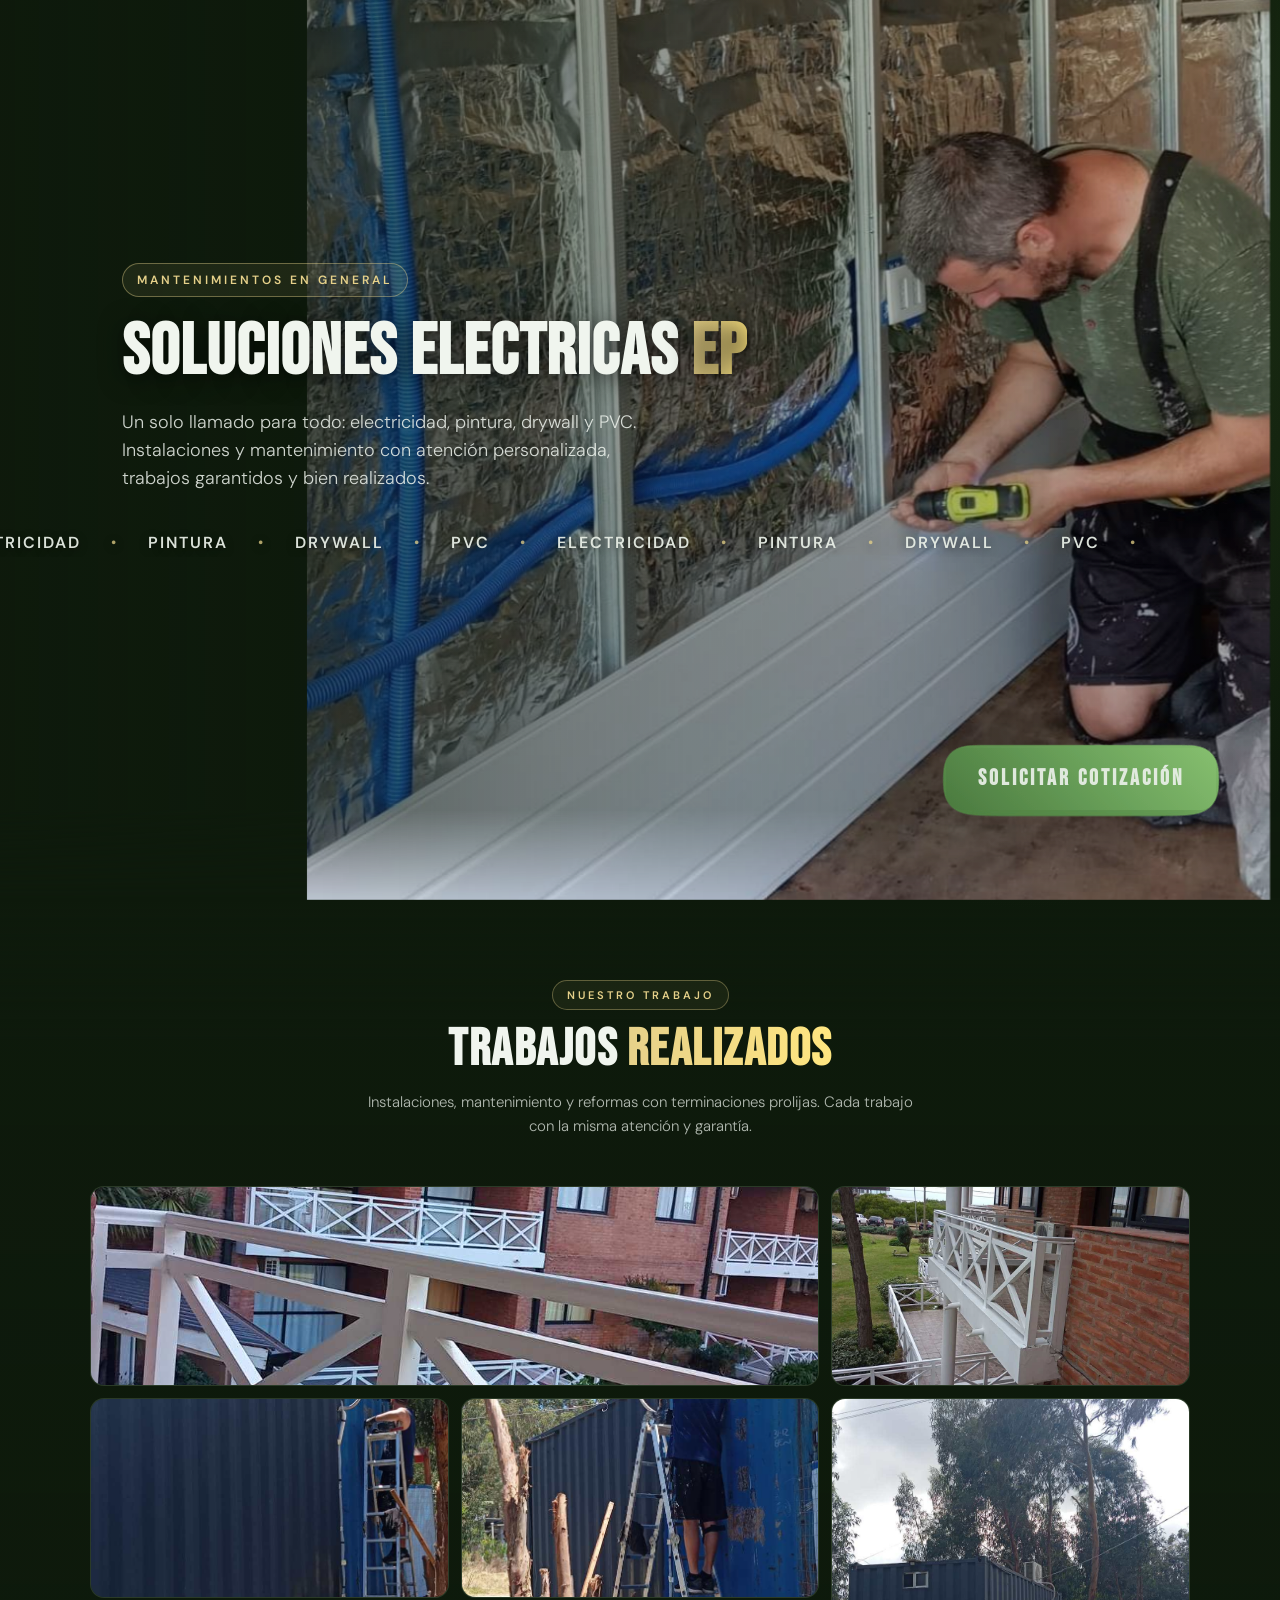
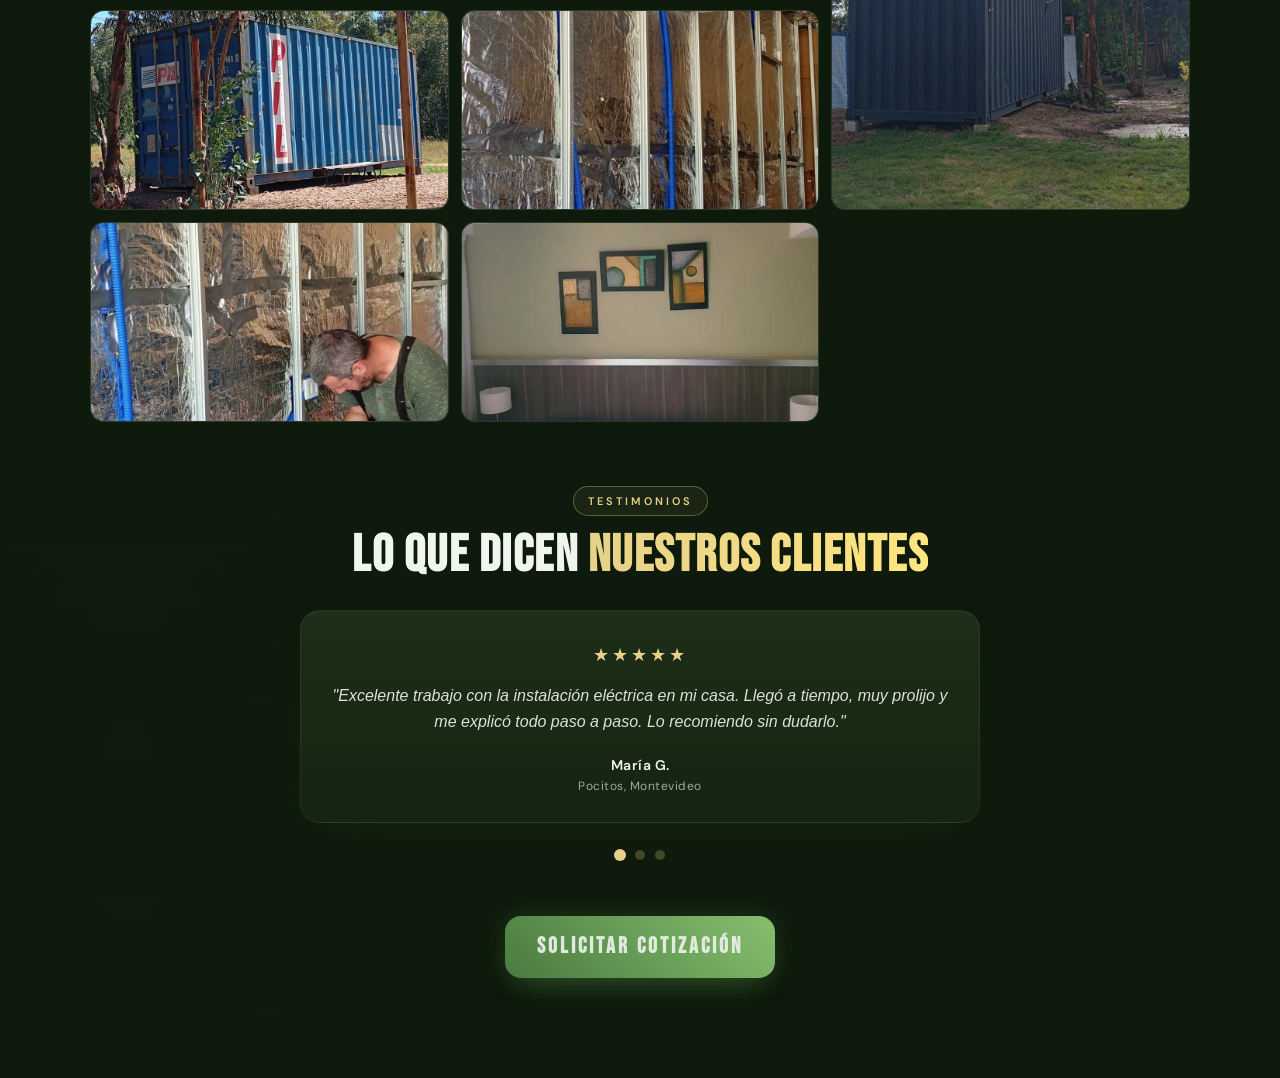
==== commit d94017bb: "Agrega galería de trabajos y testimonios en la página de inicio. Co-authored-by: Cursor <cursoragent" ====
--- a/index.html
+++ b/index.html
@@ -12,7 +12,7 @@
 <link rel="shortcut icon" href="icon-32.png?v=3">
 <meta name="theme-color" content="#0e1a0c">
 <link href="https://fonts.googleapis.com/css2?family=Bebas+Neue&family=DM+Sans:wght@300;400;500;600&display=swap" rel="stylesheet">
-<link rel="stylesheet" href="styles.css?v=18">
+<link rel="stylesheet" href="styles.css?v=20">
 </head>
 <body class="home-page">
 <svg xmlns="http://www.w3.org/2000/svg" version="1.1" style="display:block; width:0; height:0; position:absolute;" aria-hidden="true">
@@ -29,7 +29,7 @@
   <div class="hero-bg"></div>
   <div class="hero-content">
     <span class="hero-eyebrow">Mantenimientos en general</span>
-    <h1 class="hero-title">SOLUCIONES ELÉCTRICAS<br><span class="accent">Y MANTENIMIENTO EP</span></h1>
+    <h1 class="hero-title">SOLUCIONES ELECTRICAS <span class="accent">EP</span></h1>
     <p class="hero-subtitle">Un solo llamado para todo: electricidad, pintura, drywall y PVC. Instalaciones y mantenimiento con atención personalizada, trabajos garantidos y bien realizados.</p>
     <div class="hero-services" aria-label="Servicios de mantenimiento">
       <div class="hero-services-track-wrap" aria-live="polite">
@@ -50,7 +50,107 @@
   <div class="void-wrapper hero-void">
     <a href="cotizacion.html" class="event-horizon cta-btn">SOLICITAR COTIZACIÓN</a>
   </div>
+  <span class="hero-scroll-hint" aria-hidden="true">Deslizá para ver más</span>
 </section>
 
+<section class="showcase" id="trabajos">
+  <div class="showcase-inner">
+
+    <header class="showcase-header">
+      <span class="showcase-eyebrow">Nuestro trabajo</span>
+      <h2 class="showcase-title">TRABAJOS <span class="accent">REALIZADOS</span></h2>
+      <p class="showcase-lead">Instalaciones, mantenimiento y reformas con terminaciones prolijas. Cada trabajo con la misma atención y garantía.</p>
+    </header>
+
+    <div class="gallery-grid">
+      <figure class="gallery-item gallery-item--wide">
+        <img src="fotos-web/trabajo-01.jpg" alt="Instalación eléctrica en vivienda" loading="lazy" width="1000" height="750">
+      </figure>
+      <figure class="gallery-item">
+        <img src="fotos-web/trabajo-02.jpg" alt="Trabajo de electricidad" loading="lazy" width="1000" height="750">
+      </figure>
+      <figure class="gallery-item">
+        <img src="fotos-web/trabajo-03.jpg" alt="Mantenimiento eléctrico" loading="lazy" width="1000" height="750">
+      </figure>
+      <figure class="gallery-item">
+        <img src="fotos-web/trabajo-04.jpg" alt="Instalación y cableado" loading="lazy" width="1000" height="750">
+      </figure>
+      <figure class="gallery-item gallery-item--tall">
+        <img src="fotos-web/trabajo-05.jpg" alt="Reforma y terminaciones" loading="lazy" width="1000" height="750">
+      </figure>
+      <figure class="gallery-item">
+        <img src="fotos-web/trabajo-06.jpg" alt="Trabajo de pintura y drywall" loading="lazy" width="1000" height="750">
+      </figure>
+      <figure class="gallery-item">
+        <img src="fotos-web/trabajo-07.jpg" alt="Instalación en obra" loading="lazy" width="1000" height="750">
+      </figure>
+      <figure class="gallery-item">
+        <img src="fotos-web/trabajo-08.jpg" alt="Mantenimiento general" loading="lazy" width="1000" height="750">
+      </figure>
+      <figure class="gallery-item">
+        <img src="fotos-web/trabajo-09.jpg" alt="Detalle de trabajo realizado" loading="lazy" width="1000" height="750">
+      </figure>
+    </div>
+
+    <div class="testimonials-block">
+      <header class="testimonials-header">
+        <span class="showcase-eyebrow">Testimonios</span>
+        <h2 class="showcase-title">LO QUE DICEN <span class="accent">NUESTROS CLIENTES</span></h2>
+      </header>
+
+      <div class="testimonials-carousel" aria-roledescription="carousel" aria-label="Testimonios de clientes">
+        <div class="testimonials-track">
+          <article class="testimonial-card is-active" aria-hidden="false">
+            <div class="testimonial-stars" aria-label="5 de 5 estrellas">★★★★★</div>
+            <blockquote>
+              <p>"Excelente trabajo con la instalación eléctrica en mi casa. Llegó a tiempo, muy prolijo y me explicó todo paso a paso. Lo recomiendo sin dudarlo."</p>
+            </blockquote>
+            <footer>
+              <cite>María G.</cite>
+              <span class="testimonial-location">Pocitos, Montevideo</span>
+            </footer>
+          </article>
+          <article class="testimonial-card" aria-hidden="true">
+            <div class="testimonial-stars" aria-label="5 de 5 estrellas">★★★★★</div>
+            <blockquote>
+              <p>"Contraté para pintura y drywall y quedó impecable. Presupuesto claro, sin sorpresas y terminó antes de lo previsto. Volvería a llamarlo."</p>
+            </blockquote>
+            <footer>
+              <cite>Carlos R.</cite>
+              <span class="testimonial-location">Carrasco, Montevideo</span>
+            </footer>
+          </article>
+          <article class="testimonial-card" aria-hidden="true">
+            <div class="testimonial-stars" aria-label="5 de 5 estrellas">★★★★★</div>
+            <blockquote>
+              <p>"Tuve una urgencia un domingo con un corte de luz y respondió al toque. Profesional, amable y dejó todo funcionando perfecto."</p>
+            </blockquote>
+            <footer>
+              <cite>Laura M.</cite>
+              <span class="testimonial-location">Malvín, Montevideo</span>
+            </footer>
+          </article>
+        </div>
+        <div class="testimonials-nav" role="tablist" aria-label="Elegir testimonio">
+          <button type="button" class="testimonial-dot is-active" aria-label="Testimonio 1" aria-selected="true"></button>
+          <button type="button" class="testimonial-dot" aria-label="Testimonio 2" aria-selected="false"></button>
+          <button type="button" class="testimonial-dot" aria-label="Testimonio 3" aria-selected="false"></button>
+        </div>
+      </div>
+    </div>
+
+    <div class="showcase-cta">
+      <a href="cotizacion.html" class="event-horizon cta-btn">SOLICITAR COTIZACIÓN</a>
+    </div>
+
+  </div>
+</section>
+
+<div class="lightbox" id="lightbox" hidden aria-hidden="true" role="dialog" aria-label="Vista ampliada de foto">
+  <button type="button" class="lightbox-close" aria-label="Cerrar">&times;</button>
+  <img class="lightbox-img" src="" alt="">
+</div>
+
+<script src="app.js?v=3"></script>
 </body>
 </html>
--- a/styles.css
+++ b/styles.css
@@ -38,6 +38,7 @@
   z-index: 1;
 }
 .hero-scroll-hint {
+  display: none;
   position: absolute;
   bottom: 30px;
   left: 50%;
@@ -203,7 +204,7 @@
   body.home-page {
     min-height: 100dvh;
     min-height: 100svh;
-    overflow: hidden;
+    overflow-x: hidden;
   }
   body.home-page .hero {
     min-height: 100dvh;
@@ -784,12 +785,38 @@
 .back-btn .arrow { font-size: 16px; line-height: 1; }
 @media (max-width: 480px) {
   .back-btn { top: 16px; left: 16px; padding: 9px 14px; font-size: 12px; }
-  .cotizacion-top-bar { padding: 16px; }
 }
 .cotizacion-page .cotizacion-top-bar .back-btn {
-  position: static;
+  position: relative;
   top: auto;
   left: auto;
+}
+@media (max-width: 600px) {
+  .cotizacion-page .cotizacion-top-bar {
+    position: fixed;
+    top: 0;
+    left: 0;
+    right: 0;
+    z-index: 1000;
+    padding: max(12px, env(safe-area-inset-top)) 16px 12px;
+    background: linear-gradient(
+      180deg,
+      rgba(26, 50, 36, 0.96) 0%,
+      rgba(26, 50, 36, 0.72) 75%,
+      transparent 100%
+    );
+    -webkit-transform: translateZ(0);
+    transform: translateZ(0);
+    -webkit-backface-visibility: hidden;
+    backface-visibility: hidden;
+  }
+  .cotizacion-page .cotizacion-top-bar .back-btn {
+    padding: 9px 14px;
+    font-size: 12px;
+  }
+  .cotizacion-page .page-wrap {
+    padding-top: max(78px, calc(env(safe-area-inset-top) + 62px));
+  }
 }
 
 .cotizacion-header {
@@ -967,3 +994,279 @@
   .urgencia-float .loader::before,
   .urgencia-float .loader::after { width: 54px; height: 54px; }
 }
+
+/* ── Galería y testimonios (home) ── */
+.showcase {
+  position: relative;
+  z-index: 2;
+  padding: 80px 24px 100px;
+  background:
+    linear-gradient(180deg, transparent 0%, rgba(14, 26, 12, 0.6) 8%, rgba(14, 26, 12, 0.95) 100%);
+}
+.showcase-inner {
+  max-width: 1100px;
+  margin: 0 auto;
+  display: flex;
+  flex-direction: column;
+  gap: 48px;
+}
+.showcase-header,
+.testimonials-header {
+  text-align: center;
+  display: flex;
+  flex-direction: column;
+  align-items: center;
+  gap: 14px;
+}
+.showcase-eyebrow {
+  display: inline-flex;
+  align-items: center;
+  font-family: 'DM Sans', sans-serif;
+  font-size: 11px;
+  font-weight: 600;
+  letter-spacing: 3px;
+  text-transform: uppercase;
+  color: var(--yellow);
+  padding: 7px 14px;
+  border: 1px solid rgba(230, 209, 138, 0.35);
+  border-radius: 999px;
+  background: rgba(230, 209, 138, 0.06);
+}
+.showcase-title {
+  font-family: 'Bebas Neue', sans-serif;
+  font-size: clamp(32px, 5vw, 52px);
+  letter-spacing: 1.5px;
+  line-height: 1;
+  color: var(--white);
+}
+.showcase-title .accent {
+  background: linear-gradient(90deg, var(--yellow) 0%, #ffe680 50%, var(--yellow) 100%);
+  background-size: 200% auto;
+  -webkit-background-clip: text;
+  background-clip: text;
+  -webkit-text-fill-color: transparent;
+  color: transparent;
+  animation: shimmer 4s linear infinite;
+}
+.showcase-lead {
+  max-width: 560px;
+  font-size: 15px;
+  line-height: 1.6;
+  color: rgba(240, 245, 238, 0.72);
+  font-weight: 300;
+}
+.gallery-grid {
+  display: grid;
+  grid-template-columns: repeat(3, 1fr);
+  grid-auto-rows: 200px;
+  gap: 12px;
+}
+.gallery-item {
+  margin: 0;
+  border-radius: 14px;
+  overflow: hidden;
+  position: relative;
+  cursor: zoom-in;
+  border: 1px solid rgba(255, 255, 255, 0.06);
+  background: var(--card);
+  transition: transform 0.25s ease, box-shadow 0.25s ease;
+}
+.gallery-item:hover {
+  transform: translateY(-3px);
+  box-shadow: 0 12px 32px rgba(0, 0, 0, 0.35), 0 0 0 1px rgba(230, 209, 138, 0.15);
+}
+.gallery-item img {
+  width: 100%;
+  height: 100%;
+  object-fit: cover;
+  display: block;
+  transition: transform 0.4s ease;
+}
+.gallery-item:hover img {
+  transform: scale(1.04);
+}
+.gallery-item--wide {
+  grid-column: span 2;
+}
+.gallery-item--tall {
+  grid-row: span 2;
+}
+.testimonials-block {
+  display: flex;
+  flex-direction: column;
+  gap: 28px;
+  padding-top: 16px;
+}
+.testimonials-carousel {
+  position: relative;
+  max-width: 680px;
+  margin: 0 auto;
+  width: 100%;
+}
+.testimonials-track {
+  position: relative;
+  min-height: 220px;
+}
+.testimonial-card {
+  position: absolute;
+  inset: 0;
+  opacity: 0;
+  transform: translateY(12px);
+  transition: opacity 0.45s ease, transform 0.45s ease;
+  pointer-events: none;
+  background: linear-gradient(180deg, rgba(35, 52, 28, 0.82) 0%, rgba(22, 38, 18, 0.9) 100%);
+  border: 1px solid rgba(255, 255, 255, 0.06);
+  border-radius: 20px;
+  padding: 32px 28px 28px;
+  text-align: center;
+  box-shadow:
+    rgba(40, 70, 30, 0.35) 0px 20px 40px -20px,
+    inset 0 1px 0 rgba(255, 255, 255, 0.04);
+}
+.testimonial-card.is-active {
+  opacity: 1;
+  transform: translateY(0);
+  pointer-events: auto;
+  position: relative;
+}
+.testimonial-stars {
+  color: var(--yellow);
+  font-size: 18px;
+  letter-spacing: 3px;
+  margin-bottom: 16px;
+}
+.testimonial-card blockquote {
+  margin: 0;
+}
+.testimonial-card blockquote p {
+  font-size: 16px;
+  line-height: 1.65;
+  color: rgba(240, 245, 238, 0.9);
+  font-weight: 300;
+  font-style: italic;
+}
+.testimonial-card footer {
+  margin-top: 20px;
+  display: flex;
+  flex-direction: column;
+  gap: 4px;
+}
+.testimonial-card cite {
+  font-style: normal;
+  font-weight: 600;
+  font-size: 14px;
+  color: var(--white);
+  letter-spacing: 0.5px;
+}
+.testimonial-location {
+  font-size: 12px;
+  color: var(--gray);
+  letter-spacing: 0.5px;
+}
+.testimonials-nav {
+  display: flex;
+  justify-content: center;
+  gap: 10px;
+  margin-top: 20px;
+}
+.testimonial-dot {
+  width: 10px;
+  height: 10px;
+  border-radius: 50%;
+  border: none;
+  padding: 0;
+  background: rgba(230, 209, 138, 0.25);
+  cursor: pointer;
+  transition: background 0.25s, transform 0.25s;
+}
+.testimonial-dot.is-active {
+  background: var(--yellow);
+  transform: scale(1.2);
+}
+.testimonial-dot:hover {
+  background: rgba(230, 209, 138, 0.6);
+}
+.showcase-cta {
+  display: flex;
+  justify-content: center;
+  padding-top: 8px;
+}
+.lightbox {
+  position: fixed;
+  inset: 0;
+  z-index: 200;
+  background: rgba(8, 14, 7, 0.92);
+  backdrop-filter: blur(8px);
+  -webkit-backdrop-filter: blur(8px);
+  display: flex;
+  align-items: center;
+  justify-content: center;
+  padding: 24px;
+}
+.lightbox[hidden] {
+  display: none;
+}
+.lightbox-img {
+  max-width: min(92vw, 1000px);
+  max-height: 88vh;
+  border-radius: 12px;
+  box-shadow: 0 24px 60px rgba(0, 0, 0, 0.5);
+  object-fit: contain;
+}
+.lightbox-close {
+  position: absolute;
+  top: 20px;
+  right: 24px;
+  width: 44px;
+  height: 44px;
+  border: 1px solid rgba(230, 209, 138, 0.3);
+  border-radius: 50%;
+  background: rgba(35, 52, 28, 0.8);
+  color: var(--yellow);
+  font-size: 28px;
+  line-height: 1;
+  cursor: pointer;
+  transition: background 0.2s, border-color 0.2s;
+}
+.lightbox-close:hover {
+  background: rgba(230, 209, 138, 0.12);
+  border-color: var(--yellow);
+}
+@media (max-width: 768px) {
+  .gallery-grid {
+    grid-template-columns: repeat(2, 1fr);
+    grid-auto-rows: 160px;
+  }
+  .gallery-item--wide {
+    grid-column: span 2;
+  }
+  .gallery-item--tall {
+    grid-row: span 1;
+  }
+  .showcase {
+    padding: 56px 20px 80px;
+  }
+}
+@media (max-width: 600px) {
+  body.home-page .hero {
+    min-height: 100dvh;
+    min-height: 100svh;
+  }
+  body.home-page .hero-scroll-hint {
+    display: block;
+  }
+  .gallery-grid {
+    grid-template-columns: 1fr 1fr;
+    grid-auto-rows: 140px;
+    gap: 8px;
+  }
+  .gallery-item--wide {
+    grid-column: span 2;
+  }
+  .testimonial-card {
+    padding: 24px 20px 20px;
+  }
+  .testimonial-card blockquote p {
+    font-size: 14px;
+  }
+}
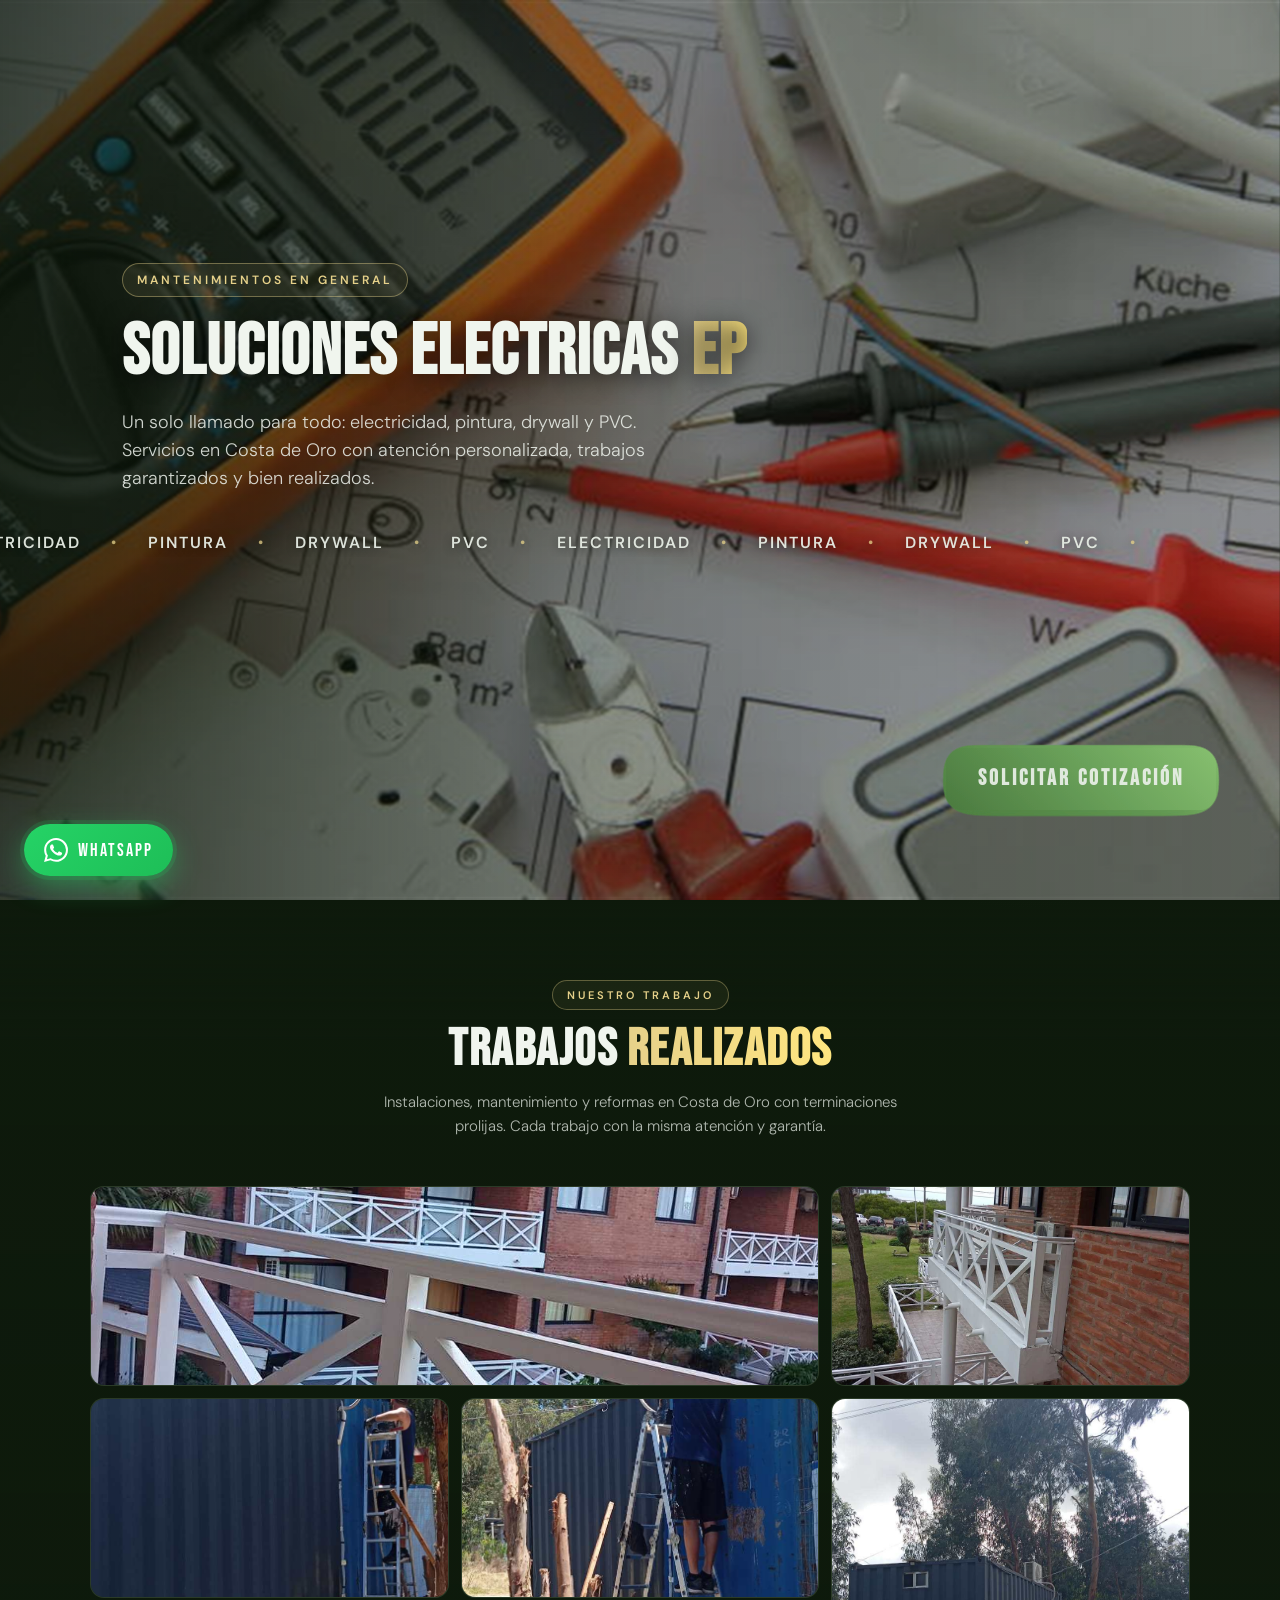
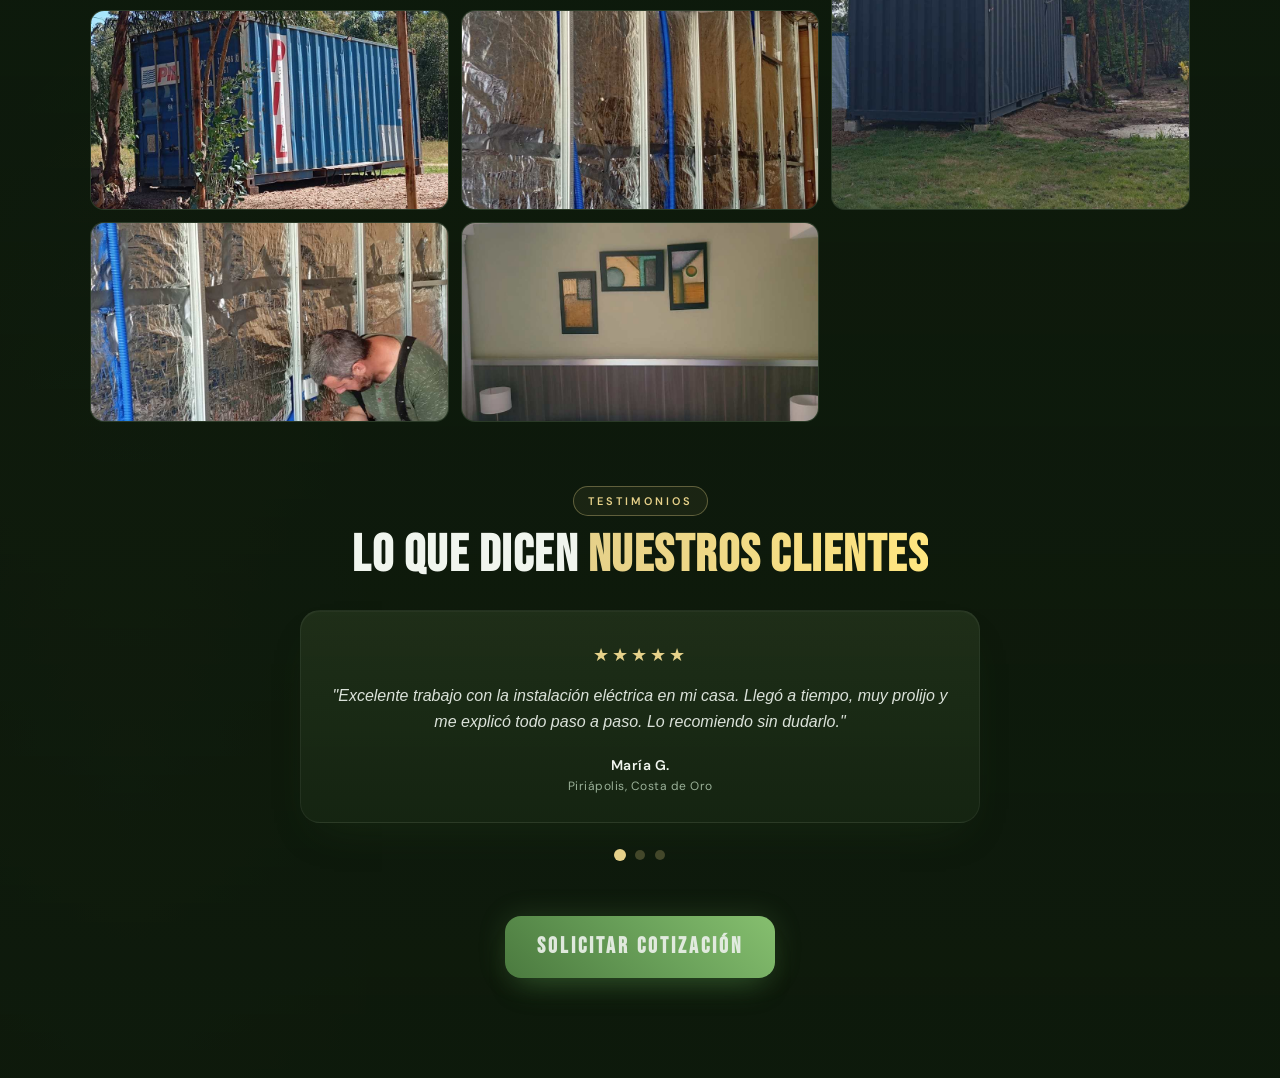
==== commit 952eff30: "Actualiza portada a pantalla completa, WhatsApp flotante y zona Costa de Oro. Co-authored-by: Cursor" ====
--- a/index.html
+++ b/index.html
@@ -12,7 +12,7 @@
 <link rel="shortcut icon" href="icon-32.png?v=3">
 <meta name="theme-color" content="#0e1a0c">
 <link href="https://fonts.googleapis.com/css2?family=Bebas+Neue&family=DM+Sans:wght@300;400;500;600&display=swap" rel="stylesheet">
-<link rel="stylesheet" href="styles.css?v=20">
+<link rel="stylesheet" href="styles.css?v=21">
 </head>
 <body class="home-page">
 <svg xmlns="http://www.w3.org/2000/svg" version="1.1" style="display:block; width:0; height:0; position:absolute;" aria-hidden="true">
@@ -30,7 +30,7 @@
   <div class="hero-content">
     <span class="hero-eyebrow">Mantenimientos en general</span>
     <h1 class="hero-title">SOLUCIONES ELECTRICAS <span class="accent">EP</span></h1>
-    <p class="hero-subtitle">Un solo llamado para todo: electricidad, pintura, drywall y PVC. Instalaciones y mantenimiento con atención personalizada, trabajos garantidos y bien realizados.</p>
+    <p class="hero-subtitle">Un solo llamado para todo: electricidad, pintura, drywall y PVC. Servicios en Costa de Oro con atención personalizada, trabajos garantizados y bien realizados.</p>
     <div class="hero-services" aria-label="Servicios de mantenimiento">
       <div class="hero-services-track-wrap" aria-live="polite">
         <div class="hero-services-track">
@@ -59,7 +59,7 @@
     <header class="showcase-header">
       <span class="showcase-eyebrow">Nuestro trabajo</span>
       <h2 class="showcase-title">TRABAJOS <span class="accent">REALIZADOS</span></h2>
-      <p class="showcase-lead">Instalaciones, mantenimiento y reformas con terminaciones prolijas. Cada trabajo con la misma atención y garantía.</p>
+      <p class="showcase-lead">Instalaciones, mantenimiento y reformas en Costa de Oro con terminaciones prolijas. Cada trabajo con la misma atención y garantía.</p>
     </header>
 
     <div class="gallery-grid">
@@ -107,7 +107,7 @@
             </blockquote>
             <footer>
               <cite>María G.</cite>
-              <span class="testimonial-location">Pocitos, Montevideo</span>
+              <span class="testimonial-location">Piriápolis, Costa de Oro</span>
             </footer>
           </article>
           <article class="testimonial-card" aria-hidden="true">
@@ -117,7 +117,7 @@
             </blockquote>
             <footer>
               <cite>Carlos R.</cite>
-              <span class="testimonial-location">Carrasco, Montevideo</span>
+              <span class="testimonial-location">Pan de Azúcar, Costa de Oro</span>
             </footer>
           </article>
           <article class="testimonial-card" aria-hidden="true">
@@ -127,7 +127,7 @@
             </blockquote>
             <footer>
               <cite>Laura M.</cite>
-              <span class="testimonial-location">Malvín, Montevideo</span>
+              <span class="testimonial-location">San Carlos, Costa de Oro</span>
             </footer>
           </article>
         </div>
@@ -151,6 +151,19 @@
   <img class="lightbox-img" src="" alt="">
 </div>
 
+<a
+  class="wa-float"
+  href="https://wa.me/59894492019?text=Hola%2C%20vengo%20de%20la%20web%20de%20Soluciones%20El%C3%A9ctricas%20EP"
+  target="_blank"
+  rel="noopener"
+  aria-label="Contactar por WhatsApp"
+>
+  <svg viewBox="0 0 24 24" xmlns="http://www.w3.org/2000/svg" aria-hidden="true">
+    <path d="M17.472 14.382c-.297-.149-1.758-.867-2.03-.967-.273-.099-.471-.148-.67.15-.197.297-.767.966-.94 1.164-.173.199-.347.223-.644.075-.297-.15-1.255-.463-2.39-1.475-.883-.788-1.48-1.761-1.653-2.059-.173-.297-.018-.458.13-.606.134-.133.298-.347.446-.52.149-.174.198-.298.298-.497.099-.198.05-.371-.025-.52-.075-.149-.669-1.612-.916-2.207-.242-.579-.487-.5-.669-.51-.173-.008-.371-.01-.57-.01-.198 0-.52.074-.792.372-.272.297-1.04 1.016-1.04 2.479 0 1.462 1.065 2.875 1.213 3.074.149.198 2.096 3.2 5.077 4.487.709.306 1.262.489 1.694.625.712.227 1.36.195 1.871.118.571-.085 1.758-.719 2.006-1.413.248-.694.248-1.289.173-1.413-.074-.124-.272-.198-.57-.347m-5.421 7.403h-.004a9.87 9.87 0 01-5.031-1.378l-.361-.214-3.741.982.998-3.648-.235-.374a9.86 9.86 0 01-1.51-5.26c.001-5.45 4.436-9.884 9.888-9.884 2.64 0 5.122 1.03 6.988 2.898a9.825 9.825 0 012.893 6.994c-.003 5.45-4.437 9.884-9.885 9.884m8.413-18.297A11.815 11.815 0 0012.05 0C5.495 0 .16 5.335.157 11.892c0 2.096.547 4.142 1.588 5.945L.057 24l6.305-1.654a11.882 11.882 0 005.683 1.448h.005c6.554 0 11.89-5.335 11.893-11.893a11.821 11.821 0 00-3.48-8.413Z"/>
+  </svg>
+  WhatsApp
+</a>
+
 <script src="app.js?v=3"></script>
 </body>
 </html>
--- a/styles.css
+++ b/styles.css
@@ -31,6 +31,9 @@
   position: relative;
   width: 100%;
   min-height: 100vh;
+  min-height: 100dvh;
+  height: 100vh;
+  height: 100dvh;
   display: flex;
   align-items: center;
   overflow: hidden;
@@ -58,35 +61,23 @@
 }
 .hero-bg {
   position: absolute; inset: 0;
-  background-image: url('fotos-web/inicio.jpg?v=2');
+  background-image: url('fotos-web/inicio.jpg?v=3');
   background-repeat: no-repeat;
   background-size: cover;
-  background-position: center right;
+  background-position: center center;
   filter: brightness(0.88) saturate(1.02);
   z-index: 0;
-  -webkit-mask-image: linear-gradient(180deg, #000 0%, #000 90%, transparent 100%);
-          mask-image: linear-gradient(180deg, #000 0%, #000 90%, transparent 100%);
   transform: translateZ(0);
   backface-visibility: hidden;
 }
 @media (min-width: 901px) {
-  .hero-bg {
-    left: 18%;
-    right: 0;
-    background-size: auto 108%;
-    background-position: 88% center;
-    -webkit-mask-image: none;
-    mask-image: none;
-  }
   .hero::after {
-    -webkit-mask-image: none;
-    mask-image: none;
     background: linear-gradient(
       90deg,
       rgba(14, 26, 12, 0.94) 0%,
       rgba(14, 26, 12, 0.72) 32%,
-      rgba(14, 26, 12, 0.2) 58%,
-      rgba(14, 26, 12, 0.05) 100%
+      rgba(14, 26, 12, 0.35) 55%,
+      rgba(14, 26, 12, 0.12) 100%
     );
   }
 }
@@ -94,10 +85,8 @@
   content: '';
   position: absolute; inset: 0;
   background:
-    linear-gradient(90deg, rgba(14,26,12,0.78) 0%, rgba(14,26,12,0.4) 45%, rgba(14,26,12,0.08) 100%);
+    linear-gradient(90deg, rgba(14,26,12,0.78) 0%, rgba(14,26,12,0.42) 45%, rgba(14,26,12,0.28) 100%);
   z-index: 1;
-  -webkit-mask-image: linear-gradient(180deg, #000 0%, #000 90%, transparent 100%);
-          mask-image: linear-gradient(180deg, #000 0%, #000 90%, transparent 100%);
 }
 .hero-content {
   position: relative; z-index: 2;
@@ -214,9 +203,8 @@
     align-items: stretch;
   }
   body.home-page .hero-bg {
-    -webkit-mask-image: none;
-    mask-image: none;
-    background-position: 72% 22%;
+    background-size: cover;
+    background-position: center center;
   }
   body.home-page .hero::after {
     -webkit-mask-image: none;
@@ -642,6 +630,11 @@
   }
   .wa-float svg { width: 22px; height: 22px; }
 }
+@media (max-width: 600px) {
+  body.home-page .wa-float {
+    bottom: max(96px, calc(env(safe-area-inset-bottom) + 80px));
+  }
+}
 
 /* ── Botón WhatsApp inline ── */
 .wa-inline {
